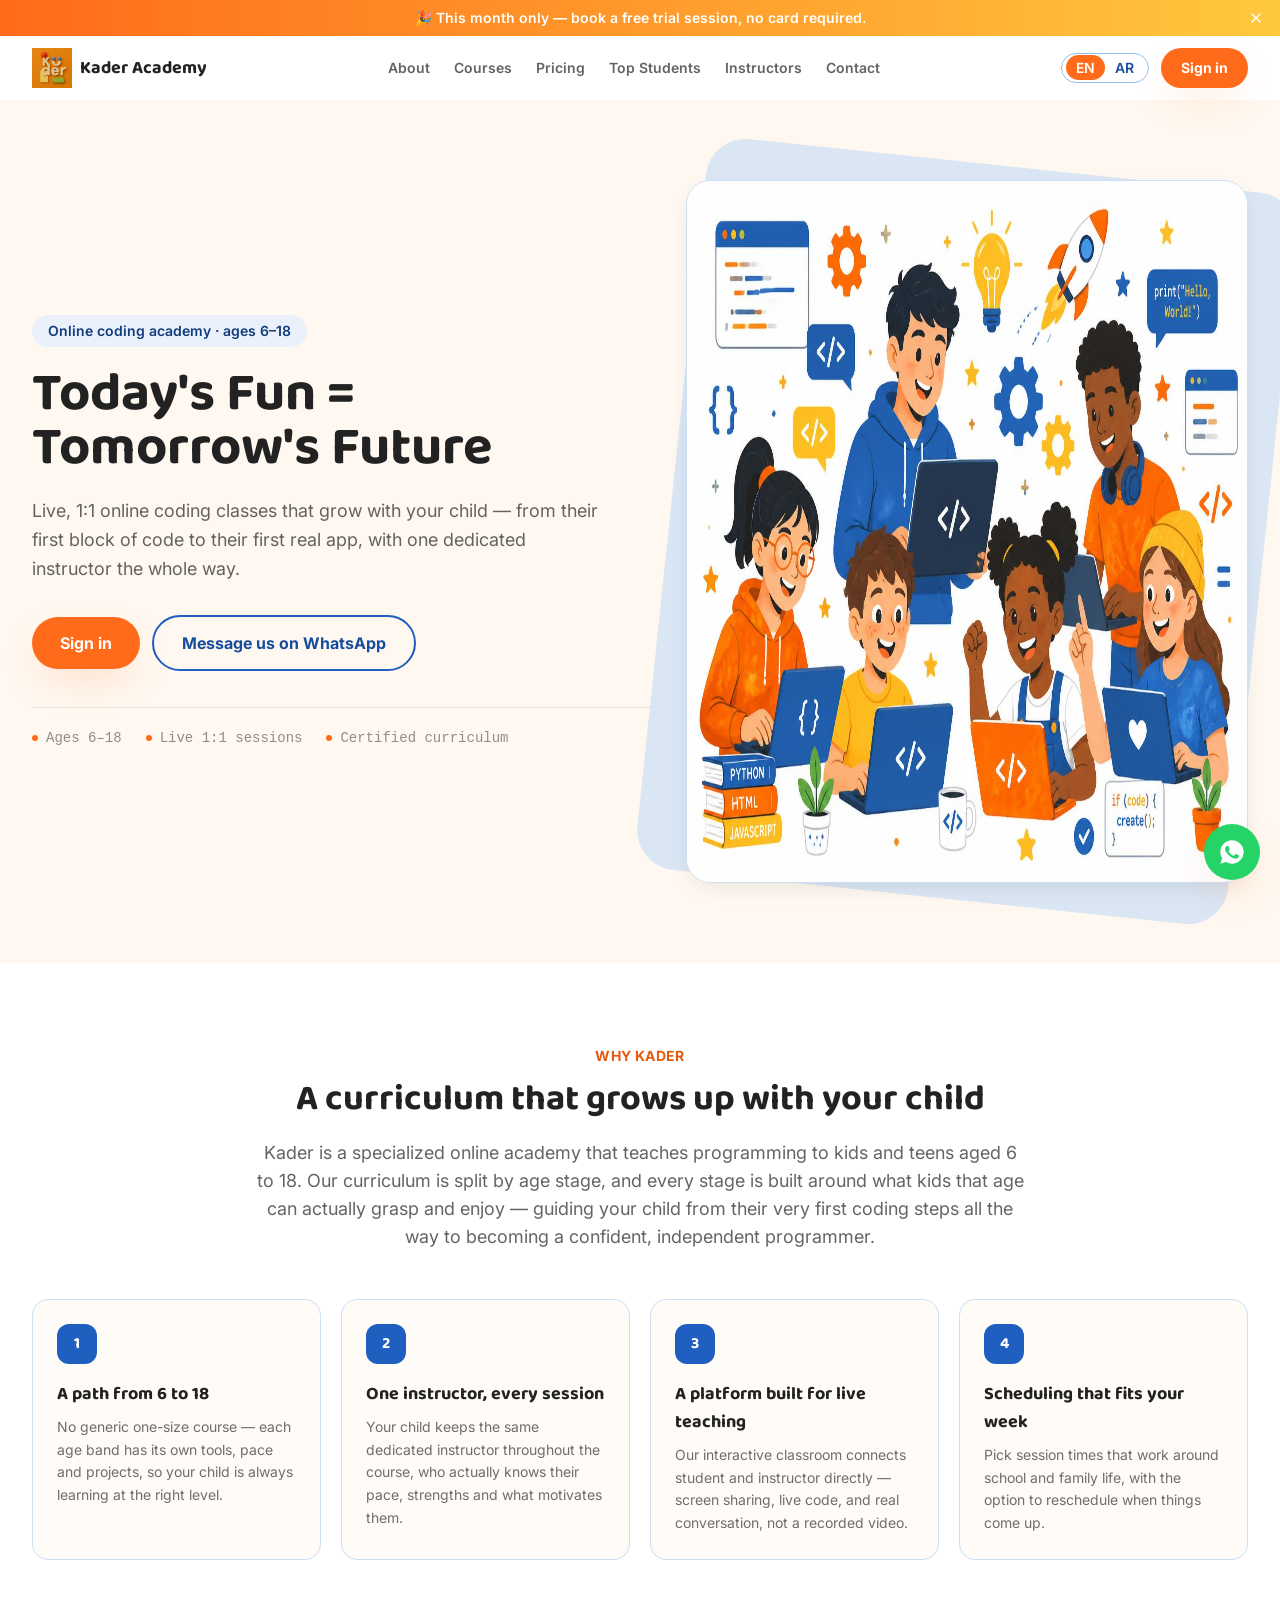
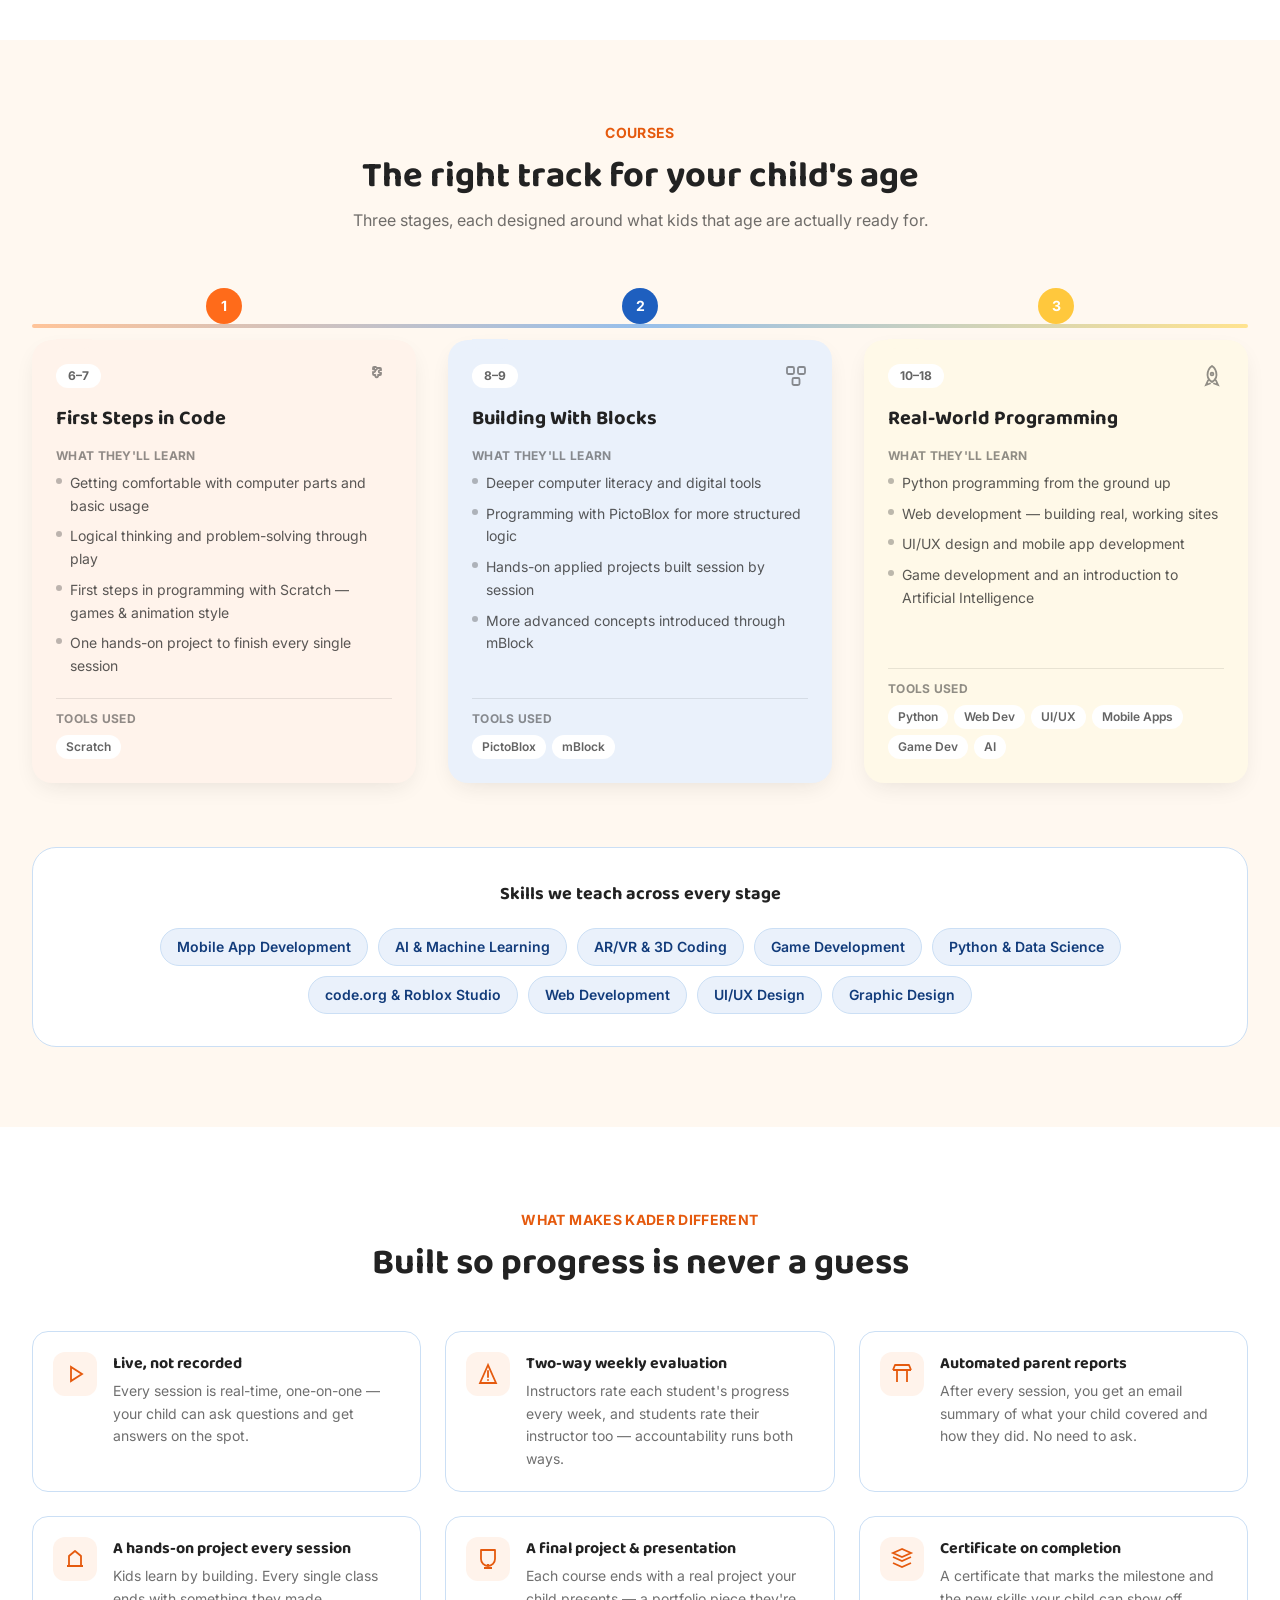
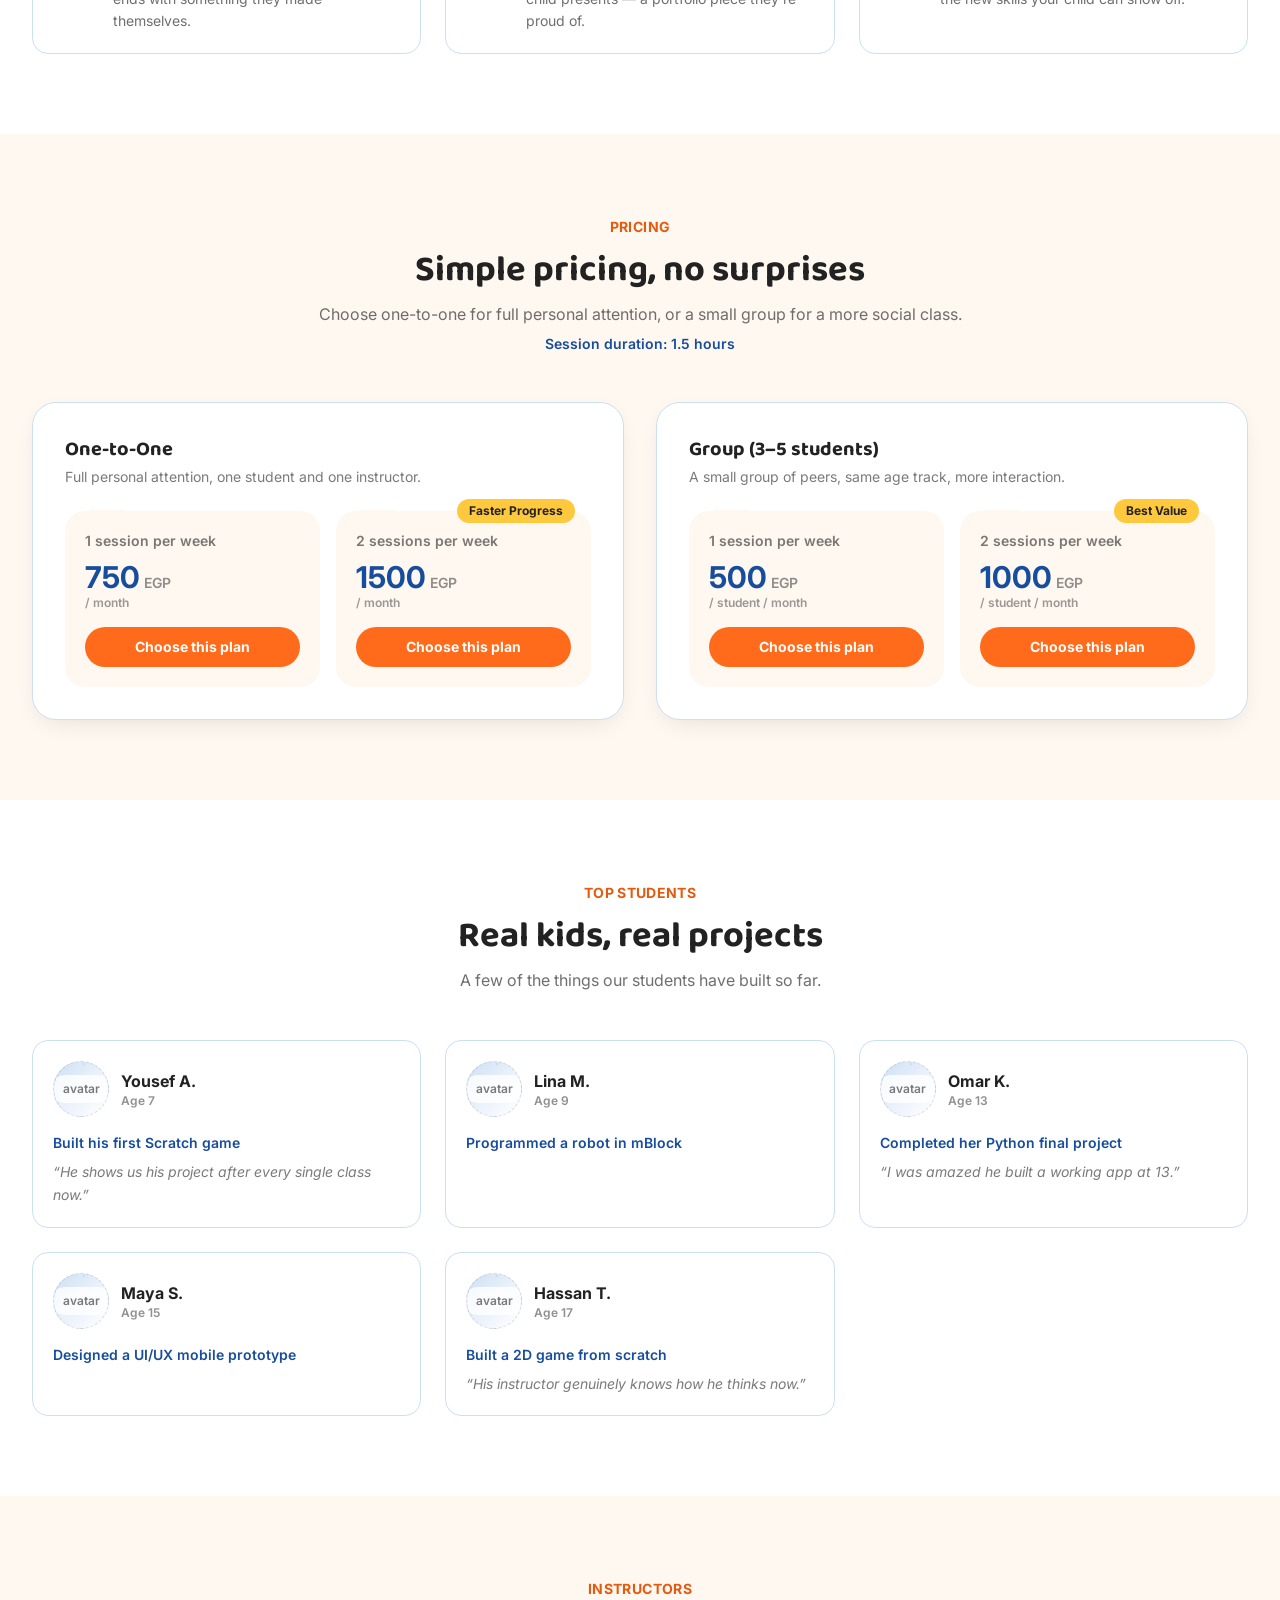
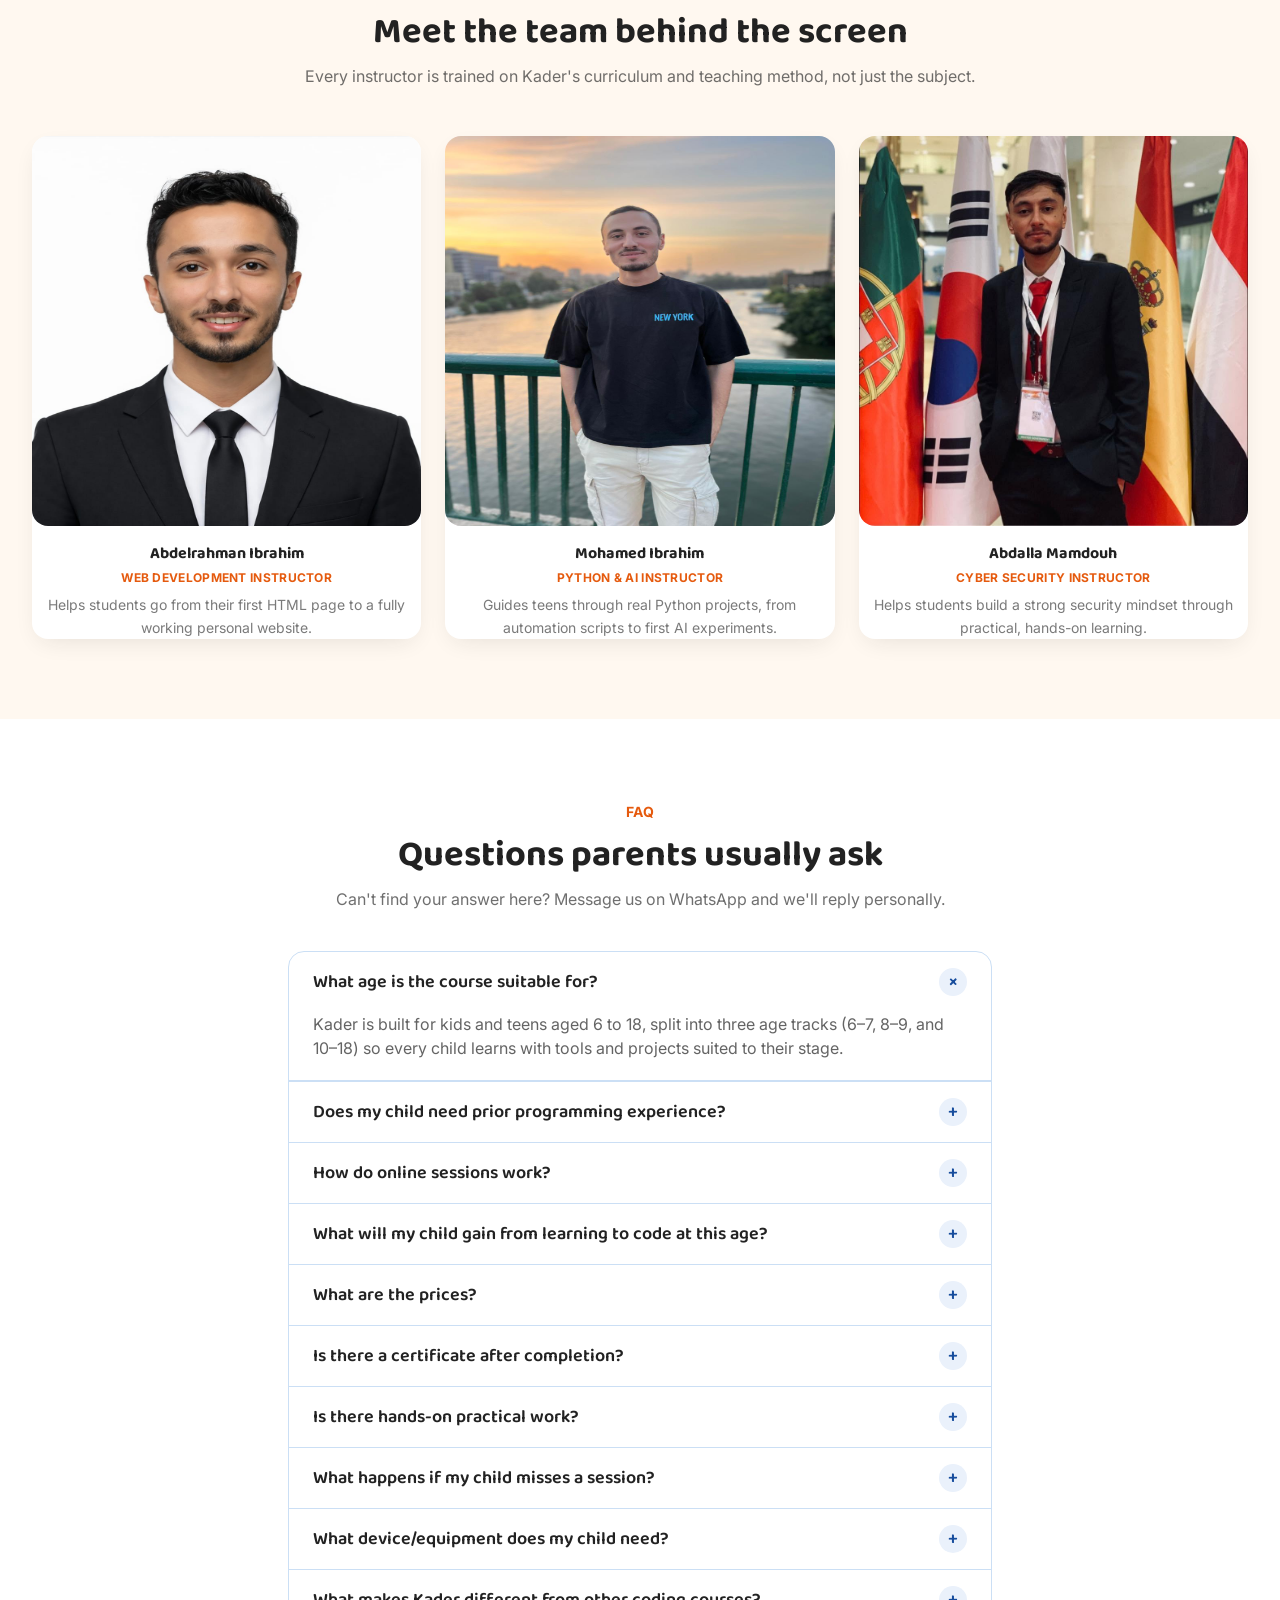
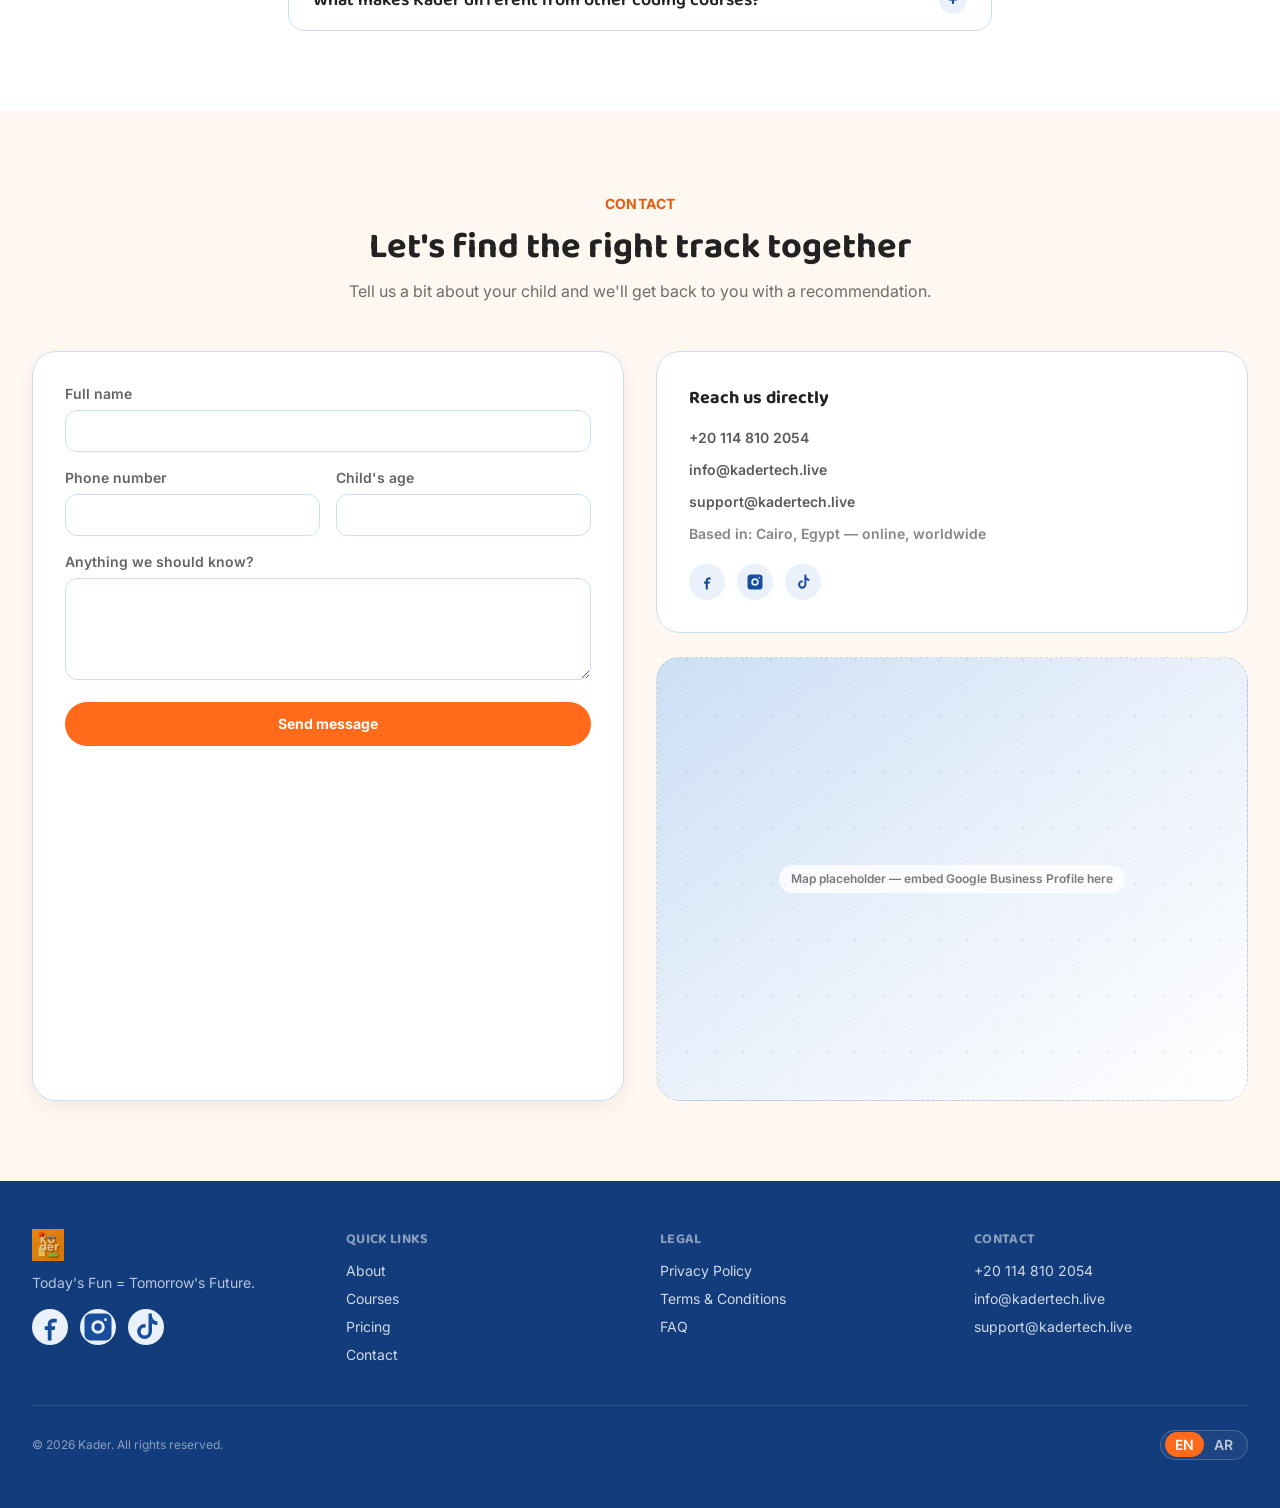
==== en/index.html @ bb2dd975 "Initial commit: Kader landing page with full SEO setup" ====
<!DOCTYPE html>
<html lang="en" dir="ltr">
<head>
  <meta charset="UTF-8" />
  <meta name="viewport" content="width=device-width, initial-scale=1" />
  <title>Kader — Live 1:1 Online Coding Classes for Kids & Teens (6–18)</title>
  <meta name="description" content="Kader is an online coding academy for kids and teens aged 6-18. Live 1:1 sessions, an age-based curriculum, and a real instructor who knows your child by name." />

  <meta property="og:title" content="Kader — Live 1:1 Online Coding Classes for Kids & Teens (6–18)" />
  <meta property="og:description" content="Kader is an online coding academy for kids and teens aged 6-18. Live 1:1 sessions, an age-based curriculum, and a real instructor who knows your child by name." />
  <meta property="og:type" content="website" />
  <meta property="og:url" content="https://kadertech.live/en" />
  <meta property="og:site_name" content="Kader Academy" />
  <meta property="og:image" content="https://kadertech.live/assets/img/og-cover.jpg" />
  <meta property="og:image:width" content="1200" />
  <meta property="og:image:height" content="630" />
  <meta property="og:locale" content="en_US" />
  <meta property="og:locale:alternate" content="ar_EG" />

  <meta name="twitter:card" content="summary_large_image" />
  <meta name="twitter:title" content="Kader — Live 1:1 Online Coding Classes for Kids & Teens (6–18)" />
  <meta name="twitter:description" content="Kader is an online coding academy for kids and teens aged 6 to 18, with live 1:1 sessions built around your child's age." />
  <meta name="twitter:image" content="https://kadertech.live/assets/img/og-cover.jpg" />

  <link rel="canonical" href="https://kadertech.live/en" />
  <link rel="alternate" hreflang="en" href="https://kadertech.live/en" />
  <link rel="alternate" hreflang="ar" href="https://kadertech.live/ar" />
  <link rel="alternate" hreflang="x-default" href="https://kadertech.live/ar" />

  <link rel="icon" href="../assets/img/favicon.ico" />
  <link rel="apple-touch-icon" href="../assets/img/apple-touch-icon.png" />
  <link rel="manifest" href="../manifest.json" />
  <meta name="theme-color" content="#ff6b35" />
  <link rel="preconnect" href="https://fonts.googleapis.com">
  <link rel="preconnect" href="https://fonts.gstatic.com" crossorigin>
  <link href="https://fonts.googleapis.com/css2?family=Baloo+2:wght@600;700&family=Inter:wght@400;600&display=swap" rel="stylesheet">
  <link rel="stylesheet" href="../assets/css/output.css" />

  <script type="application/ld+json">
  {
    "@context": "https://schema.org",
    "@type": "EducationalOrganization",
    "name": "Kader Academy",
    "alternateName": "كادر",
    "url": "https://kadertech.live/en",
    "logo": "https://kadertech.live/assets/img/logo.jpg",
    "description": "Kader is an online coding academy for kids and teens aged 6 to 18, offering live 1:1 sessions with a curriculum built around each child's age.",
    "email": "info@kadertech.live",
    "telephone": "+201148102054",
    "areaServed": {
      "@type": "Country",
      "name": "Egypt"
    },
    "sameAs": [
      "https://facebook.com/kadertech",
      "https://instagram.com/kadertechacademy",
      "https://tiktok.com/@kadertechacademy"
    ]
  }
  </script>
  <script type="application/ld+json">
  {
    "@context": "https://schema.org",
    "@graph": [
      {
        "@type": "Course",
        "name": "First Steps in Code",
        "description": "Getting comfortable with computer parts and basic usage, logical thinking through play, and first steps in coding with Scratch through games and animation.",
        "provider": {
          "@type": "EducationalOrganization",
          "name": "Kader Academy",
          "sameAs": "https://kadertech.live/en"
        },
        "audience": {
          "@type": "EducationalAudience",
          "audienceType": "Children aged 6-7"
        }
      },
      {
        "@type": "Course",
        "name": "Building With Blocks",
        "description": "Deeper computer literacy and digital tools, programming with PictoBlox and mBlock for more structured logic through hands-on projects.",
        "provider": {
          "@type": "EducationalOrganization",
          "name": "Kader Academy",
          "sameAs": "https://kadertech.live/en"
        },
        "audience": {
          "@type": "EducationalAudience",
          "audienceType": "Children aged 8-9"
        }
      },
      {
        "@type": "Course",
        "name": "Real-World Programming",
        "description": "Python programming from the ground up, web development, UI/UX design and mobile app development, game development, and an introduction to AI.",
        "provider": {
          "@type": "EducationalOrganization",
          "name": "Kader Academy",
          "sameAs": "https://kadertech.live/en"
        },
        "audience": {
          "@type": "EducationalAudience",
          "audienceType": "Children and teens aged 10-18"
        }
      }
    ]
  }
  </script>
  <script type="application/ld+json">
  {
    "@context": "https://schema.org",
    "@type": "ContactPoint",
    "telephone": "+20-114-810-2054",
    "email": "support@kadertech.live",
    "contactType": "customer support",
    "areaServed": "EG",
    "availableLanguage": ["Arabic", "English"]
  }
  </script>
</head>
<body class="bg-white font-body text-ink antialiased">
  
  <div id="announcement-banner" class="relative flex items-center justify-center gap-3 bg-gradient-to-r from-primary-500 to-accent-500 px-4 py-2 text-center text-sm font-semibold text-white">
    <p>🎉 This month only — book a free trial session, no card required.</p>
    <button data-dismiss-announcement aria-label="Dismiss announcement" class="absolute end-3 top-1/2 -translate-y-1/2 rounded-full p-1 text-white/90 hover:bg-white/15">
      <svg viewBox="0 0 20 20" class="h-4 w-4" fill="currentColor" aria-hidden="true"><path d="M4.3 4.3a1 1 0 0 1 1.4 0L10 8.6l4.3-4.3a1 1 0 1 1 1.4 1.4L11.4 10l4.3 4.3a1 1 0 0 1-1.4 1.4L10 11.4l-4.3 4.3a1 1 0 0 1-1.4-1.4L8.6 10 4.3 5.7a1 1 0 0 1 0-1.4Z"/></svg>
    </button>
  </div>
  
  <header id="site-header" class="sticky top-0 z-30 bg-white/95 backdrop-blur transition-shadow">
    <div class="mx-auto flex max-w-7xl items-center justify-between gap-4 px-4 py-3 sm:px-6 lg:px-8">
      <a href="index.html" class="flex items-center gap-2">
        <img src="../assets/img/logo.jpg" alt="Kader" class="h-10 w-auto"  loading="eager" fetchpriority="high" />
        <span class="font-display text-lg font-bold text-ink">Kader Academy</span>
      </a>

      <nav class="hidden items-center gap-6 lg:flex" aria-label="Primary">
        <a href="index.html#about" class="text-sm font-semibold text-ink/70 hover:text-secondary-600">About</a>
<a href="index.html#courses" class="text-sm font-semibold text-ink/70 hover:text-secondary-600">Courses</a>
<a href="index.html#pricing" class="text-sm font-semibold text-ink/70 hover:text-secondary-600">Pricing</a>
<a href="index.html#top-students" class="text-sm font-semibold text-ink/70 hover:text-secondary-600">Top Students</a>
<a href="index.html#instructors" class="text-sm font-semibold text-ink/70 hover:text-secondary-600">Instructors</a>
<a href="index.html#contact" class="text-sm font-semibold text-ink/70 hover:text-secondary-600">Contact</a>
      </nav>

      <div class="hidden items-center gap-3 lg:flex">
        <div class="rounded-full border border-secondary-200 bg-white px-1 py-1 text-sm" role="group" aria-label="Language"><a href="#" aria-current="true" class="rounded-full px-2.5 py-1 font-semibold transition-colors bg-primary-500 text-white">EN</a><a href="../ar/index.html" data-set-locale="ar" class="rounded-full px-2.5 py-1 font-semibold transition-colors text-secondary-600 hover:bg-secondary-50">AR</a></div>
        <a href="https://kadertech.live/login" rel="nofollow" class="rounded-full bg-primary-500 px-5 py-2.5 text-sm font-bold text-white shadow-lift transition-transform hover:-translate-y-0.5">
          Sign in
        </a>
      </div>

      <button id="menu-toggle" aria-label="Menu" aria-expanded="false" class="flex h-10 w-10 items-center justify-center rounded-lg border border-secondary-100 lg:hidden">
        <span id="menu-icon-open"><svg viewBox="0 0 24 24" class="h-5 w-5" fill="none" stroke="currentColor" stroke-width="2" aria-hidden="true"><path d="M4 7h16M4 12h16M4 17h16" stroke-linecap="round"/></svg></span>
        <span id="menu-icon-close" class="hidden"><svg viewBox="0 0 24 24" class="h-5 w-5" fill="none" stroke="currentColor" stroke-width="2" aria-hidden="true"><path d="M6 6l12 12M18 6 6 18" stroke-linecap="round"/></svg></span>
      </button>
    </div>

    <div id="mobile-menu" class="hidden border-t border-secondary-100 bg-white px-4 py-4 lg:hidden">
      <nav class="flex flex-col gap-3" aria-label="Mobile">
        <a href="index.html#about" class="rounded-lg px-2 py-2 text-sm font-semibold text-ink/80 hover:bg-secondary-50">About</a>
<a href="index.html#courses" class="rounded-lg px-2 py-2 text-sm font-semibold text-ink/80 hover:bg-secondary-50">Courses</a>
<a href="index.html#pricing" class="rounded-lg px-2 py-2 text-sm font-semibold text-ink/80 hover:bg-secondary-50">Pricing</a>
<a href="index.html#top-students" class="rounded-lg px-2 py-2 text-sm font-semibold text-ink/80 hover:bg-secondary-50">Top Students</a>
<a href="index.html#instructors" class="rounded-lg px-2 py-2 text-sm font-semibold text-ink/80 hover:bg-secondary-50">Instructors</a>
<a href="index.html#contact" class="rounded-lg px-2 py-2 text-sm font-semibold text-ink/80 hover:bg-secondary-50">Contact</a>
      </nav>
      <div class="mt-4 flex items-center justify-between gap-3">
        <div class="rounded-full border border-secondary-200 bg-white px-1 py-1 text-sm" role="group" aria-label="Language"><a href="#" aria-current="true" class="rounded-full px-2.5 py-1 font-semibold transition-colors bg-primary-500 text-white">EN</a><a href="../ar/index.html" data-set-locale="ar" class="rounded-full px-2.5 py-1 font-semibold transition-colors text-secondary-600 hover:bg-secondary-50">AR</a></div>
        <a href="https://kadertech.live/login" rel="nofollow" class="flex-1 rounded-full bg-primary-500 px-4 py-2.5 text-center text-sm font-bold text-white">
          Sign in
        </a>
      </div>
    </div>
  </header>
  <main>
    
  <section class="relative overflow-hidden bg-cream">
    <div class="mx-auto grid max-w-7xl items-center gap-10 px-4 py-14 sm:px-6 lg:grid-cols-[1.05fr_0.95fr] lg:gap-8 lg:px-8 lg:py-20">
      <div class="animate-fade-up">
        <span class="inline-flex items-center gap-2 rounded-full bg-secondary-50 px-4 py-1.5 text-sm font-semibold text-secondary-700">
          Online coding academy · ages 6–18
        </span>
        <h1 class="mt-5 text-4xl font-bold leading-tight text-ink sm:text-5xl lg:text-[3.4rem]">
          Today's Fun = Tomorrow's Future
        </h1>
        <p class="mt-5 max-w-xl font-body text-lg leading-relaxed text-ink/70">
          Live, 1:1 online coding classes that grow with your child — from their first block of code to their first real app, with one dedicated instructor the whole way.
        </p>

        <div class="mt-8 flex flex-wrap items-center gap-3">
          <a href="https://kadertech.live/login" rel="nofollow" class="rounded-full bg-primary-500 px-7 py-3.5 text-base font-bold text-white shadow-lift transition-transform hover:-translate-y-0.5">
            Sign in
          </a>
          <a href="https://wa.me/201148102054" target="_blank" rel="noopener noreferrer" class="rounded-full border-2 border-secondary-500 px-7 py-3.5 text-base font-bold text-secondary-600 transition-colors hover:bg-secondary-50">
            Message us on WhatsApp
          </a>
        </div>

        <ul class="mt-9 flex flex-wrap gap-x-6 gap-y-2 border-t border-ink/10 pt-5 font-mono text-xs text-ink/50 sm:text-sm">
          <li class="flex items-center gap-2"><span class="h-1.5 w-1.5 rounded-full bg-primary-500" aria-hidden="true"></span>Ages 6–18</li>
<li class="flex items-center gap-2"><span class="h-1.5 w-1.5 rounded-full bg-primary-500" aria-hidden="true"></span>Live 1:1 sessions</li>
<li class="flex items-center gap-2"><span class="h-1.5 w-1.5 rounded-full bg-primary-500" aria-hidden="true"></span>Certified curriculum</li>
        </ul>
      </div>

      <div class="relative animate-pop lg:justify-self-end">
        <div class="absolute -inset-4 -z-10 rotate-3 rounded-[2.5rem] bg-secondary-100/70 lg:rotate-6" aria-hidden="true"></div>

        <div class="relative w-full max-w-sm overflow-hidden rounded-3xl aspect-[4/5] border border-secondary-100 shadow-soft sm:max-w-md animate-float-slow">
          <img src="../assets/img/hero-kids-coding.jpg" alt="Kids learning coding" class="h-full w-full object-cover" width="1536" height="1024" loading="eager" fetchpriority="high" />
        </div>
      </div>
    </div>
  </section>

  <section id="about" class="bg-white py-16 sm:py-20">
    <div class="mx-auto max-w-7xl px-4 sm:px-6 lg:px-8">
      <div class="mx-auto max-w-3xl text-center">
        <span class="text-sm font-bold uppercase tracking-wide text-primary-600">Why Kader</span>
        <h2 class="mt-3 text-3xl font-bold text-ink sm:text-4xl">A curriculum that grows up with your child</h2>
        <p class="mt-5 font-body text-base leading-relaxed text-ink/70 sm:text-lg">Kader is a specialized online academy that teaches programming to kids and teens aged 6 to 18. Our curriculum is split by age stage, and every stage is built around what kids that age can actually grasp and enjoy — guiding your child from their very first coding steps all the way to becoming a confident, independent programmer.</p>
      </div>
      <div class="mt-12 grid gap-5 sm:grid-cols-2 lg:grid-cols-4">
        
      <div class="rounded-2xl border border-secondary-100 bg-cream/60 p-6 transition-transform hover:-translate-y-1">
        <span class="flex h-10 w-10 items-center justify-center rounded-xl bg-secondary-500 font-display text-base font-bold text-white">1</span>
        <h3 class="mt-4 text-lg font-bold text-ink">A path from 6 to 18</h3>
        <p class="mt-2 font-body text-sm leading-relaxed text-ink/65">No generic one-size course — each age band has its own tools, pace and projects, so your child is always learning at the right level.</p>
      </div>

      <div class="rounded-2xl border border-secondary-100 bg-cream/60 p-6 transition-transform hover:-translate-y-1">
        <span class="flex h-10 w-10 items-center justify-center rounded-xl bg-secondary-500 font-display text-base font-bold text-white">2</span>
        <h3 class="mt-4 text-lg font-bold text-ink">One instructor, every session</h3>
        <p class="mt-2 font-body text-sm leading-relaxed text-ink/65">Your child keeps the same dedicated instructor throughout the course, who actually knows their pace, strengths and what motivates them.</p>
      </div>

      <div class="rounded-2xl border border-secondary-100 bg-cream/60 p-6 transition-transform hover:-translate-y-1">
        <span class="flex h-10 w-10 items-center justify-center rounded-xl bg-secondary-500 font-display text-base font-bold text-white">3</span>
        <h3 class="mt-4 text-lg font-bold text-ink">A platform built for live teaching</h3>
        <p class="mt-2 font-body text-sm leading-relaxed text-ink/65">Our interactive classroom connects student and instructor directly — screen sharing, live code, and real conversation, not a recorded video.</p>
      </div>

      <div class="rounded-2xl border border-secondary-100 bg-cream/60 p-6 transition-transform hover:-translate-y-1">
        <span class="flex h-10 w-10 items-center justify-center rounded-xl bg-secondary-500 font-display text-base font-bold text-white">4</span>
        <h3 class="mt-4 text-lg font-bold text-ink">Scheduling that fits your week</h3>
        <p class="mt-2 font-body text-sm leading-relaxed text-ink/65">Pick session times that work around school and family life, with the option to reschedule when things come up.</p>
      </div>
      </div>
    </div>
  </section>

  <section id="courses" class="bg-cream py-16 sm:py-20">
    <div class="mx-auto max-w-7xl px-4 sm:px-6 lg:px-8">
      <div class="mx-auto max-w-2xl text-center">
        <span class="text-sm font-bold uppercase tracking-wide text-primary-600">Courses</span>
        <h2 class="mt-3 text-3xl font-bold text-ink sm:text-4xl">The right track for your child's age</h2>
        <p class="mt-3 font-body text-ink/65">Three stages, each designed around what kids that age are actually ready for.</p>
      </div>

      <div class="relative mt-14">
        <div class="absolute top-9 hidden h-1 w-full rounded-full bg-gradient-to-r from-primary-200 via-secondary-200 to-accent-200 sm:block" aria-hidden="true"></div>
        <ol class="relative grid gap-8 sm:grid-cols-3">
          
      <li class="flex flex-col">
        <div class="flex items-center gap-3 sm:justify-center">
          <span class="flex h-9 w-9 flex-none items-center justify-center rounded-full text-sm font-bold text-white bg-primary-500">1</span>
          <span class="font-display text-sm font-semibold text-ink/60 sm:hidden">What they'll learn</span>
        </div>
        <div class="block-card mt-4 flex flex-1 flex-col p-6 shadow-soft bg-primary-50">
          <div class="flex items-center justify-between">
            <span class="rounded-full bg-white px-3 py-1 text-xs font-bold text-ink/70">6–7</span>
            <span class="text-ink/50"><svg viewBox="0 0 24 24" class="h-6 w-6" fill="none" stroke="currentColor" stroke-width="1.8"><path d="M9 4h3a1 1 0 0 1 1 1v1.2a1.5 1.5 0 1 0 0 2.6V10a1 1 0 0 1-1 1H10a1.5 1.5 0 1 1-2.6 0H6a1 1 0 0 1-1-1V8a1.5 1.5 0 1 0 0-2.6V4a1 1 0 0 1 1-1h2a1.5 1.5 0 1 0 1 1Z" stroke-linejoin="round"/></svg></span>
          </div>
          <h3 class="mt-4 text-xl font-bold text-ink">First Steps in Code</h3>
          <p class="mt-4 text-xs font-bold uppercase tracking-wide text-ink/50">What they'll learn</p>
          <ul class="mt-2 flex-1 space-y-2"><li class="flex gap-2 text-sm leading-relaxed text-ink/75"><span class="mt-1.5 h-1.5 w-1.5 flex-none rounded-full bg-ink/30" aria-hidden="true"></span>Getting comfortable with computer parts and basic usage</li>
<li class="flex gap-2 text-sm leading-relaxed text-ink/75"><span class="mt-1.5 h-1.5 w-1.5 flex-none rounded-full bg-ink/30" aria-hidden="true"></span>Logical thinking and problem-solving through play</li>
<li class="flex gap-2 text-sm leading-relaxed text-ink/75"><span class="mt-1.5 h-1.5 w-1.5 flex-none rounded-full bg-ink/30" aria-hidden="true"></span>First steps in programming with Scratch — games & animation style</li>
<li class="flex gap-2 text-sm leading-relaxed text-ink/75"><span class="mt-1.5 h-1.5 w-1.5 flex-none rounded-full bg-ink/30" aria-hidden="true"></span>One hands-on project to finish every single session</li></ul>
          <div class="mt-5 border-t border-ink/10 pt-3">
            <p class="text-xs font-bold uppercase tracking-wide text-ink/50">Tools used</p>
            <div class="mt-2 flex flex-wrap gap-1.5"><span class="rounded-full bg-white px-2.5 py-1 text-xs font-semibold text-ink/70">Scratch</span></div>
          </div>
        </div>
      </li>

      <li class="flex flex-col">
        <div class="flex items-center gap-3 sm:justify-center">
          <span class="flex h-9 w-9 flex-none items-center justify-center rounded-full text-sm font-bold text-white bg-secondary-500">2</span>
          <span class="font-display text-sm font-semibold text-ink/60 sm:hidden">What they'll learn</span>
        </div>
        <div class="block-card mt-4 flex flex-1 flex-col p-6 shadow-soft bg-secondary-50">
          <div class="flex items-center justify-between">
            <span class="rounded-full bg-white px-3 py-1 text-xs font-bold text-ink/70">8–9</span>
            <span class="text-ink/50"><svg viewBox="0 0 24 24" class="h-6 w-6" fill="none" stroke="currentColor" stroke-width="1.8"><rect x="3" y="3" width="7" height="7" rx="1.5"/><rect x="14" y="3" width="7" height="7" rx="1.5"/><rect x="8.5" y="14" width="7" height="7" rx="1.5"/></svg></span>
          </div>
          <h3 class="mt-4 text-xl font-bold text-ink">Building With Blocks</h3>
          <p class="mt-4 text-xs font-bold uppercase tracking-wide text-ink/50">What they'll learn</p>
          <ul class="mt-2 flex-1 space-y-2"><li class="flex gap-2 text-sm leading-relaxed text-ink/75"><span class="mt-1.5 h-1.5 w-1.5 flex-none rounded-full bg-ink/30" aria-hidden="true"></span>Deeper computer literacy and digital tools</li>
<li class="flex gap-2 text-sm leading-relaxed text-ink/75"><span class="mt-1.5 h-1.5 w-1.5 flex-none rounded-full bg-ink/30" aria-hidden="true"></span>Programming with PictoBlox for more structured logic</li>
<li class="flex gap-2 text-sm leading-relaxed text-ink/75"><span class="mt-1.5 h-1.5 w-1.5 flex-none rounded-full bg-ink/30" aria-hidden="true"></span>Hands-on applied projects built session by session</li>
<li class="flex gap-2 text-sm leading-relaxed text-ink/75"><span class="mt-1.5 h-1.5 w-1.5 flex-none rounded-full bg-ink/30" aria-hidden="true"></span>More advanced concepts introduced through mBlock</li></ul>
          <div class="mt-5 border-t border-ink/10 pt-3">
            <p class="text-xs font-bold uppercase tracking-wide text-ink/50">Tools used</p>
            <div class="mt-2 flex flex-wrap gap-1.5"><span class="rounded-full bg-white px-2.5 py-1 text-xs font-semibold text-ink/70">PictoBlox</span>
<span class="rounded-full bg-white px-2.5 py-1 text-xs font-semibold text-ink/70">mBlock</span></div>
          </div>
        </div>
      </li>

      <li class="flex flex-col">
        <div class="flex items-center gap-3 sm:justify-center">
          <span class="flex h-9 w-9 flex-none items-center justify-center rounded-full text-sm font-bold text-white bg-accent-500">3</span>
          <span class="font-display text-sm font-semibold text-ink/60 sm:hidden">What they'll learn</span>
        </div>
        <div class="block-card mt-4 flex flex-1 flex-col p-6 shadow-soft bg-accent-50">
          <div class="flex items-center justify-between">
            <span class="rounded-full bg-white px-3 py-1 text-xs font-bold text-ink/70">10–18</span>
            <span class="text-ink/50"><svg viewBox="0 0 24 24" class="h-6 w-6" fill="none" stroke="currentColor" stroke-width="1.8"><path d="M12 2c3 2 4.5 5.5 4.5 9 0 2-1 4-2 5l-2.5 2-2.5-2c-1-1-2-3-2-5 0-3.5 1.5-7 4.5-9Z" stroke-linejoin="round"/><circle cx="12" cy="10" r="1.4"/><path d="M8 16.5 6 21l4-1.5M16 16.5 18 21l-4-1.5" stroke-linecap="round"/></svg></span>
          </div>
          <h3 class="mt-4 text-xl font-bold text-ink">Real-World Programming</h3>
          <p class="mt-4 text-xs font-bold uppercase tracking-wide text-ink/50">What they'll learn</p>
          <ul class="mt-2 flex-1 space-y-2"><li class="flex gap-2 text-sm leading-relaxed text-ink/75"><span class="mt-1.5 h-1.5 w-1.5 flex-none rounded-full bg-ink/30" aria-hidden="true"></span>Python programming from the ground up</li>
<li class="flex gap-2 text-sm leading-relaxed text-ink/75"><span class="mt-1.5 h-1.5 w-1.5 flex-none rounded-full bg-ink/30" aria-hidden="true"></span>Web development — building real, working sites</li>
<li class="flex gap-2 text-sm leading-relaxed text-ink/75"><span class="mt-1.5 h-1.5 w-1.5 flex-none rounded-full bg-ink/30" aria-hidden="true"></span>UI/UX design and mobile app development</li>
<li class="flex gap-2 text-sm leading-relaxed text-ink/75"><span class="mt-1.5 h-1.5 w-1.5 flex-none rounded-full bg-ink/30" aria-hidden="true"></span>Game development and an introduction to Artificial Intelligence</li></ul>
          <div class="mt-5 border-t border-ink/10 pt-3">
            <p class="text-xs font-bold uppercase tracking-wide text-ink/50">Tools used</p>
            <div class="mt-2 flex flex-wrap gap-1.5"><span class="rounded-full bg-white px-2.5 py-1 text-xs font-semibold text-ink/70">Python</span>
<span class="rounded-full bg-white px-2.5 py-1 text-xs font-semibold text-ink/70">Web Dev</span>
<span class="rounded-full bg-white px-2.5 py-1 text-xs font-semibold text-ink/70">UI/UX</span>
<span class="rounded-full bg-white px-2.5 py-1 text-xs font-semibold text-ink/70">Mobile Apps</span>
<span class="rounded-full bg-white px-2.5 py-1 text-xs font-semibold text-ink/70">Game Dev</span>
<span class="rounded-full bg-white px-2.5 py-1 text-xs font-semibold text-ink/70">AI</span></div>
          </div>
        </div>
      </li>
        </ol>
      </div>

      <div class="mt-16 rounded-3xl border border-secondary-100 bg-white p-6 sm:p-8">
        <h3 class="text-center text-lg font-bold text-ink">Skills we teach across every stage</h3>
        <div class="mt-5 flex flex-wrap justify-center gap-2.5"><span class="rounded-full border border-secondary-100 bg-secondary-50 px-4 py-2 text-sm font-semibold text-secondary-700">Mobile App Development</span>
<span class="rounded-full border border-secondary-100 bg-secondary-50 px-4 py-2 text-sm font-semibold text-secondary-700">AI & Machine Learning</span>
<span class="rounded-full border border-secondary-100 bg-secondary-50 px-4 py-2 text-sm font-semibold text-secondary-700">AR/VR & 3D Coding</span>
<span class="rounded-full border border-secondary-100 bg-secondary-50 px-4 py-2 text-sm font-semibold text-secondary-700">Game Development</span>
<span class="rounded-full border border-secondary-100 bg-secondary-50 px-4 py-2 text-sm font-semibold text-secondary-700">Python & Data Science</span>
<span class="rounded-full border border-secondary-100 bg-secondary-50 px-4 py-2 text-sm font-semibold text-secondary-700">code.org & Roblox Studio</span>
<span class="rounded-full border border-secondary-100 bg-secondary-50 px-4 py-2 text-sm font-semibold text-secondary-700">Web Development</span>
<span class="rounded-full border border-secondary-100 bg-secondary-50 px-4 py-2 text-sm font-semibold text-secondary-700">UI/UX Design</span>
<span class="rounded-full border border-secondary-100 bg-secondary-50 px-4 py-2 text-sm font-semibold text-secondary-700">Graphic Design</span></div>
      </div>
    </div>
  </section>

  <section class="bg-white py-16 sm:py-20">
    <div class="mx-auto max-w-7xl px-4 sm:px-6 lg:px-8">
      <div class="mx-auto max-w-2xl text-center">
        <span class="text-sm font-bold uppercase tracking-wide text-primary-600">What makes Kader different</span>
        <h2 class="mt-3 text-3xl font-bold text-ink sm:text-4xl">Built so progress is never a guess</h2>
      </div>
      <div class="mt-12 grid gap-6 sm:grid-cols-2 lg:grid-cols-3">
      <div class="flex gap-4 rounded-2xl border border-secondary-100 p-5">
        <span class="flex h-11 w-11 flex-none items-center justify-center rounded-xl bg-primary-50 text-primary-600">
          <svg viewBox="0 0 24 24" class="h-6 w-6" fill="none" stroke="currentColor" stroke-width="1.8"><path d="M8 5v14l11-7-11-7Z"/></svg>
        </span>
        <div>
          <h3 class="font-bold text-ink">Live, not recorded</h3>
          <p class="mt-1 font-body text-sm leading-relaxed text-ink/65">Every session is real-time, one-on-one — your child can ask questions and get answers on the spot.</p>
        </div>
      </div>

      <div class="flex gap-4 rounded-2xl border border-secondary-100 p-5">
        <span class="flex h-11 w-11 flex-none items-center justify-center rounded-xl bg-primary-50 text-primary-600">
          <svg viewBox="0 0 24 24" class="h-6 w-6" fill="none" stroke="currentColor" stroke-width="1.8"><path d="M12 3 4 21h16L12 3Zm0 6v6m0 3h.01" stroke-linecap="round"/></svg>
        </span>
        <div>
          <h3 class="font-bold text-ink">Two-way weekly evaluation</h3>
          <p class="mt-1 font-body text-sm leading-relaxed text-ink/65">Instructors rate each student's progress every week, and students rate their instructor too — accountability runs both ways.</p>
        </div>
      </div>

      <div class="flex gap-4 rounded-2xl border border-secondary-100 p-5">
        <span class="flex h-11 w-11 flex-none items-center justify-center rounded-xl bg-primary-50 text-primary-600">
          <svg viewBox="0 0 24 24" class="h-6 w-6" fill="none" stroke="currentColor" stroke-width="1.8"><path d="M3 8h18M7 8v12M17 8v12M3 8l2-5h14l2 5" stroke-linejoin="round"/></svg>
        </span>
        <div>
          <h3 class="font-bold text-ink">Automated parent reports</h3>
          <p class="mt-1 font-body text-sm leading-relaxed text-ink/65">After every session, you get an email summary of what your child covered and how they did. No need to ask.</p>
        </div>
      </div>

      <div class="flex gap-4 rounded-2xl border border-secondary-100 p-5">
        <span class="flex h-11 w-11 flex-none items-center justify-center rounded-xl bg-primary-50 text-primary-600">
          <svg viewBox="0 0 24 24" class="h-6 w-6" fill="none" stroke="currentColor" stroke-width="1.8"><path d="M4 19h16M6 19V9l6-5 6 5v10" stroke-linejoin="round"/></svg>
        </span>
        <div>
          <h3 class="font-bold text-ink">A hands-on project every session</h3>
          <p class="mt-1 font-body text-sm leading-relaxed text-ink/65">Kids learn by building. Every single class ends with something they made themselves.</p>
        </div>
      </div>

      <div class="flex gap-4 rounded-2xl border border-secondary-100 p-5">
        <span class="flex h-11 w-11 flex-none items-center justify-center rounded-xl bg-primary-50 text-primary-600">
          <svg viewBox="0 0 24 24" class="h-6 w-6" fill="none" stroke="currentColor" stroke-width="1.8"><path d="M8 21h8M12 17v4M5 3h14v9a7 7 0 0 1-14 0V3Z" stroke-linejoin="round"/></svg>
        </span>
        <div>
          <h3 class="font-bold text-ink">A final project & presentation</h3>
          <p class="mt-1 font-body text-sm leading-relaxed text-ink/65">Each course ends with a real project your child presents — a portfolio piece they're proud of.</p>
        </div>
      </div>

      <div class="flex gap-4 rounded-2xl border border-secondary-100 p-5">
        <span class="flex h-11 w-11 flex-none items-center justify-center rounded-xl bg-primary-50 text-primary-600">
          <svg viewBox="0 0 24 24" class="h-6 w-6" fill="none" stroke="currentColor" stroke-width="1.8"><path d="M12 2 3 6l9 4 9-4-9-4Zm-9 8 9 4 9-4M3 16l9 4 9-4"/></svg>
        </span>
        <div>
          <h3 class="font-bold text-ink">Certificate on completion</h3>
          <p class="mt-1 font-body text-sm leading-relaxed text-ink/65">A certificate that marks the milestone and the new skills your child can show off.</p>
        </div>
      </div></div>
    </div>
  </section>

  <section id="pricing" class="bg-cream py-16 sm:py-20">
    <div class="mx-auto max-w-7xl px-4 sm:px-6 lg:px-8">
      <div class="mx-auto max-w-2xl text-center">
        <span class="text-sm font-bold uppercase tracking-wide text-primary-600">Pricing</span>
        <h2 class="mt-3 text-3xl font-bold text-ink sm:text-4xl">Simple pricing, no surprises</h2>
        <p class="mt-3 font-body text-ink/65">Choose one-to-one for full personal attention, or a small group for a more social class.</p>
        <p class="mt-2 text-sm font-semibold text-secondary-600">Session duration: 1.5 hours</p>
      </div>
      <div class="mt-12 grid gap-8 lg:grid-cols-2">
      <div class="rounded-3xl border border-secondary-100 bg-white p-6 shadow-soft sm:p-8">
        <h3 class="text-xl font-bold text-ink">One-to-One</h3>
        <p class="mt-1 font-body text-sm text-ink/60">Full personal attention, one student and one instructor.</p>
        <div class="mt-6 grid gap-4 sm:grid-cols-2">
          <div class="block-card relative flex flex-col bg-cream p-5">
            
            <p class="text-sm font-semibold text-ink/60">1 session per week</p>
            <p class="mt-2 flex items-baseline gap-1">
              <span class="text-3xl font-bold text-secondary-600">750</span>
              <span class="text-sm font-semibold text-ink/50">EGP</span>
            </p>
            <p class="text-xs font-semibold text-ink/45"> / month</p>
            <a href="https://wa.me/201148102054?text=Hi%2C%20I'd%20like%20to%20know%20more%20about%20the%20One-to-One%20plan%20(1%20session%2Fweek)" target="_blank" rel="noopener noreferrer" class="mt-4 rounded-full bg-primary-500 px-4 py-2.5 text-center text-sm font-bold text-white transition-transform hover:-translate-y-0.5">
              Choose this plan
            </a>
          </div>

          <div class="block-card relative flex flex-col bg-cream p-5">
            <span class="absolute -top-3 end-4 rounded-full bg-accent-500 px-3 py-1 text-xs font-bold text-ink">Faster Progress</span>
            <p class="text-sm font-semibold text-ink/60">2 sessions per week</p>
            <p class="mt-2 flex items-baseline gap-1">
              <span class="text-3xl font-bold text-secondary-600">1500</span>
              <span class="text-sm font-semibold text-ink/50">EGP</span>
            </p>
            <p class="text-xs font-semibold text-ink/45"> / month</p>
            <a href="https://wa.me/201148102054?text=Hi%2C%20I'd%20like%20to%20know%20more%20about%20the%20One-to-One%20plan%20(2%20sessions%2Fweek)" target="_blank" rel="noopener noreferrer" class="mt-4 rounded-full bg-primary-500 px-4 py-2.5 text-center text-sm font-bold text-white transition-transform hover:-translate-y-0.5">
              Choose this plan
            </a>
          </div></div>
      </div>

      <div class="rounded-3xl border border-secondary-100 bg-white p-6 shadow-soft sm:p-8">
        <h3 class="text-xl font-bold text-ink">Group (3–5 students)</h3>
        <p class="mt-1 font-body text-sm text-ink/60">A small group of peers, same age track, more interaction.</p>
        <div class="mt-6 grid gap-4 sm:grid-cols-2">
          <div class="block-card relative flex flex-col bg-cream p-5">
            
            <p class="text-sm font-semibold text-ink/60">1 session per week</p>
            <p class="mt-2 flex items-baseline gap-1">
              <span class="text-3xl font-bold text-secondary-600">500</span>
              <span class="text-sm font-semibold text-ink/50">EGP</span>
            </p>
            <p class="text-xs font-semibold text-ink/45">/ student / month</p>
            <a href="https://wa.me/201148102054?text=Hi%2C%20I'd%20like%20to%20know%20more%20about%20the%20Group%20(3%E2%80%935%20students)%20plan%20(1%20session%2Fweek)" target="_blank" rel="noopener noreferrer" class="mt-4 rounded-full bg-primary-500 px-4 py-2.5 text-center text-sm font-bold text-white transition-transform hover:-translate-y-0.5">
              Choose this plan
            </a>
          </div>

          <div class="block-card relative flex flex-col bg-cream p-5">
            <span class="absolute -top-3 end-4 rounded-full bg-accent-500 px-3 py-1 text-xs font-bold text-ink">Best Value</span>
            <p class="text-sm font-semibold text-ink/60">2 sessions per week</p>
            <p class="mt-2 flex items-baseline gap-1">
              <span class="text-3xl font-bold text-secondary-600">1000</span>
              <span class="text-sm font-semibold text-ink/50">EGP</span>
            </p>
            <p class="text-xs font-semibold text-ink/45">/ student / month</p>
            <a href="https://wa.me/201148102054?text=Hi%2C%20I'd%20like%20to%20know%20more%20about%20the%20Group%20(3%E2%80%935%20students)%20plan%20(2%20sessions%2Fweek)" target="_blank" rel="noopener noreferrer" class="mt-4 rounded-full bg-primary-500 px-4 py-2.5 text-center text-sm font-bold text-white transition-transform hover:-translate-y-0.5">
              Choose this plan
            </a>
          </div></div>
      </div></div>
    </div>
  </section>

  <section id="top-students" class="bg-white py-16 sm:py-20">
    <div class="mx-auto max-w-7xl px-4 sm:px-6 lg:px-8">
      <div class="mx-auto max-w-2xl text-center">
        <span class="text-sm font-bold uppercase tracking-wide text-primary-600">Top Students</span>
        <h2 class="mt-3 text-3xl font-bold text-ink sm:text-4xl">Real kids, real projects</h2>
        <p class="mt-3 font-body text-ink/65">A few of the things our students have built so far.</p>
      </div>
      <div class="mt-12 grid gap-6 sm:grid-cols-2 lg:grid-cols-3">
      <div class="rounded-2xl border border-secondary-100 p-5">
        <div class="flex items-center gap-3">
          
  <div role="img" aria-label="Yousef A. — Placeholder image — replace before launch" class="relative flex items-center justify-center overflow-hidden border border-dashed border-ink/15 bg-gradient-to-br from-secondary-100 via-secondary-50 to-white rounded-full h-14 w-14 flex-none">
    <svg class="absolute inset-0 h-full w-full opacity-20" aria-hidden="true" xmlns="http://www.w3.org/2000/svg">
      <pattern id="grid-secondary-uq5pua" width="28" height="28" patternUnits="userSpaceOnUse">
        <circle cx="2" cy="2" r="1.4" fill="currentColor" class="text-ink/30" />
      </pattern>
      <rect width="100%" height="100%" fill="url(#grid-secondary-uq5pua)" />
    </svg>
    <span class="relative rounded-full bg-white/80 px-3 py-1.5 text-center text-xs font-semibold text-ink/60 backdrop-blur-sm">avatar</span>
  </div>
          <div>
            <p class="font-bold text-ink">Yousef A.</p>
            <p class="text-xs font-semibold text-ink/50">Age 7</p>
          </div>
        </div>
        <p class="mt-4 text-sm font-semibold text-secondary-600">Built his first Scratch game</p>
        <p class="mt-2 font-body text-sm italic leading-relaxed text-ink/60">&ldquo;He shows us his project after every single class now.&rdquo;</p>
      </div>

      <div class="rounded-2xl border border-secondary-100 p-5">
        <div class="flex items-center gap-3">
          
  <div role="img" aria-label="Lina M. — Placeholder image — replace before launch" class="relative flex items-center justify-center overflow-hidden border border-dashed border-ink/15 bg-gradient-to-br from-secondary-100 via-secondary-50 to-white rounded-full h-14 w-14 flex-none">
    <svg class="absolute inset-0 h-full w-full opacity-20" aria-hidden="true" xmlns="http://www.w3.org/2000/svg">
      <pattern id="grid-secondary-tafmnn" width="28" height="28" patternUnits="userSpaceOnUse">
        <circle cx="2" cy="2" r="1.4" fill="currentColor" class="text-ink/30" />
      </pattern>
      <rect width="100%" height="100%" fill="url(#grid-secondary-tafmnn)" />
    </svg>
    <span class="relative rounded-full bg-white/80 px-3 py-1.5 text-center text-xs font-semibold text-ink/60 backdrop-blur-sm">avatar</span>
  </div>
          <div>
            <p class="font-bold text-ink">Lina M.</p>
            <p class="text-xs font-semibold text-ink/50">Age 9</p>
          </div>
        </div>
        <p class="mt-4 text-sm font-semibold text-secondary-600">Programmed a robot in mBlock</p>
        
      </div>

      <div class="rounded-2xl border border-secondary-100 p-5">
        <div class="flex items-center gap-3">
          
  <div role="img" aria-label="Omar K. — Placeholder image — replace before launch" class="relative flex items-center justify-center overflow-hidden border border-dashed border-ink/15 bg-gradient-to-br from-secondary-100 via-secondary-50 to-white rounded-full h-14 w-14 flex-none">
    <svg class="absolute inset-0 h-full w-full opacity-20" aria-hidden="true" xmlns="http://www.w3.org/2000/svg">
      <pattern id="grid-secondary-vwoq8z" width="28" height="28" patternUnits="userSpaceOnUse">
        <circle cx="2" cy="2" r="1.4" fill="currentColor" class="text-ink/30" />
      </pattern>
      <rect width="100%" height="100%" fill="url(#grid-secondary-vwoq8z)" />
    </svg>
    <span class="relative rounded-full bg-white/80 px-3 py-1.5 text-center text-xs font-semibold text-ink/60 backdrop-blur-sm">avatar</span>
  </div>
          <div>
            <p class="font-bold text-ink">Omar K.</p>
            <p class="text-xs font-semibold text-ink/50">Age 13</p>
          </div>
        </div>
        <p class="mt-4 text-sm font-semibold text-secondary-600">Completed her Python final project</p>
        <p class="mt-2 font-body text-sm italic leading-relaxed text-ink/60">&ldquo;I was amazed he built a working app at 13.&rdquo;</p>
      </div>

      <div class="rounded-2xl border border-secondary-100 p-5">
        <div class="flex items-center gap-3">
          
  <div role="img" aria-label="Maya S. — Placeholder image — replace before launch" class="relative flex items-center justify-center overflow-hidden border border-dashed border-ink/15 bg-gradient-to-br from-secondary-100 via-secondary-50 to-white rounded-full h-14 w-14 flex-none">
    <svg class="absolute inset-0 h-full w-full opacity-20" aria-hidden="true" xmlns="http://www.w3.org/2000/svg">
      <pattern id="grid-secondary-j6cnga" width="28" height="28" patternUnits="userSpaceOnUse">
        <circle cx="2" cy="2" r="1.4" fill="currentColor" class="text-ink/30" />
      </pattern>
      <rect width="100%" height="100%" fill="url(#grid-secondary-j6cnga)" />
    </svg>
    <span class="relative rounded-full bg-white/80 px-3 py-1.5 text-center text-xs font-semibold text-ink/60 backdrop-blur-sm">avatar</span>
  </div>
          <div>
            <p class="font-bold text-ink">Maya S.</p>
            <p class="text-xs font-semibold text-ink/50">Age 15</p>
          </div>
        </div>
        <p class="mt-4 text-sm font-semibold text-secondary-600">Designed a UI/UX mobile prototype</p>
        
      </div>

      <div class="rounded-2xl border border-secondary-100 p-5">
        <div class="flex items-center gap-3">
          
  <div role="img" aria-label="Hassan T. — Placeholder image — replace before launch" class="relative flex items-center justify-center overflow-hidden border border-dashed border-ink/15 bg-gradient-to-br from-secondary-100 via-secondary-50 to-white rounded-full h-14 w-14 flex-none">
    <svg class="absolute inset-0 h-full w-full opacity-20" aria-hidden="true" xmlns="http://www.w3.org/2000/svg">
      <pattern id="grid-secondary-4ktpzk" width="28" height="28" patternUnits="userSpaceOnUse">
        <circle cx="2" cy="2" r="1.4" fill="currentColor" class="text-ink/30" />
      </pattern>
      <rect width="100%" height="100%" fill="url(#grid-secondary-4ktpzk)" />
    </svg>
    <span class="relative rounded-full bg-white/80 px-3 py-1.5 text-center text-xs font-semibold text-ink/60 backdrop-blur-sm">avatar</span>
  </div>
          <div>
            <p class="font-bold text-ink">Hassan T.</p>
            <p class="text-xs font-semibold text-ink/50">Age 17</p>
          </div>
        </div>
        <p class="mt-4 text-sm font-semibold text-secondary-600">Built a 2D game from scratch</p>
        <p class="mt-2 font-body text-sm italic leading-relaxed text-ink/60">&ldquo;His instructor genuinely knows how he thinks now.&rdquo;</p>
      </div></div>
    </div>
  </section>

  <section id="instructors" class="bg-cream py-16 sm:py-20">
    <div class="mx-auto max-w-7xl px-4 sm:px-6 lg:px-8">
      <div class="mx-auto max-w-2xl text-center">
        <span class="text-sm font-bold uppercase tracking-wide text-primary-600">Instructors</span>
        <h2 class="mt-3 text-3xl font-bold text-ink sm:text-4xl">Meet the team behind the screen</h2>
        <p class="mt-3 font-body text-ink/65">Every instructor is trained on Kader's curriculum and teaching method, not just the subject.</p>
      </div>
      <div class="mt-12 grid gap-6 sm:grid-cols-2 lg:grid-cols-3">
      <div class="rounded-2xl bg-white p-4 text-center shadow-soft">
        <img src="../assets/img/ins-Abdo.jpeg" alt="Abdelrahman Ibrahim" class="mx-auto aspect-square w-full max-w-[220px] rounded-2xl object-cover" width="1024" height="1272" loading="lazy" />
        <h3 class="mt-4 font-bold text-ink">Abdelrahman Ibrahim</h3>
        <p class="mt-1 text-xs font-bold uppercase tracking-wide text-primary-600">Web Development Instructor</p>
        <p class="mt-2 font-body text-sm leading-relaxed text-ink/60">Helps students go from their first HTML page to a fully working personal website.</p>
      </div>

      <div class="rounded-2xl bg-white p-4 text-center shadow-soft">
        <img src="../assets/img/ins-Mohammed.jpeg" alt="Mohamed Ibrahim" class="mx-auto aspect-square w-full max-w-[220px] rounded-2xl object-cover" width="960" height="1280" loading="lazy" />
        <h3 class="mt-4 font-bold text-ink">Mohamed Ibrahim</h3>
        <p class="mt-1 text-xs font-bold uppercase tracking-wide text-primary-600">Python & AI Instructor</p>
        <p class="mt-2 font-body text-sm leading-relaxed text-ink/60">Guides teens through real Python projects, from automation scripts to first AI experiments.</p>
      </div>

      <div class="rounded-2xl bg-white p-4 text-center shadow-soft">
        <img src="../assets/img/ins-Abdalla.jpg" alt="Abdalla Mamdouh" class="mx-auto aspect-square w-full max-w-[220px] rounded-2xl object-cover" width="960" height="958" loading="lazy" />
        <h3 class="mt-4 font-bold text-ink">Abdalla Mamdouh</h3>
        <p class="mt-1 text-xs font-bold uppercase tracking-wide text-primary-600">Cyber Security Instructor</p>
        <p class="mt-2 font-body text-sm leading-relaxed text-ink/60">Helps students build a strong security mindset through practical, hands-on learning.</p>
      </div></div>
    </div>
  </section>

  <section id="faq" class="bg-white py-16 sm:py-20">
    <div class="mx-auto max-w-3xl px-4 sm:px-6 lg:px-8">
      <div class="text-center">
        <span class="text-sm font-bold uppercase tracking-wide text-primary-600">FAQ</span>
        <h2 class="mt-3 text-3xl font-bold text-ink sm:text-4xl">Questions parents usually ask</h2>
        <p class="mt-3 font-body text-ink/65">Can't find your answer here? Message us on WhatsApp and we'll reply personally.</p>
      </div>
      <div class="mt-10 divide-y divide-secondary-100 rounded-2xl border border-secondary-100 bg-white" data-accordion-group>
        
      <div class="border-b border-secondary-100 last:border-b-0">
        <button type="button" data-accordion-trigger aria-expanded="true" aria-controls="faq-panel-age" id="faq-btn-age"
          class="flex w-full items-center justify-between gap-4 px-5 py-4 text-start font-display text-base font-semibold text-ink hover:text-secondary-600 sm:px-6 sm:text-lg">
          <span>What age is the course suitable for?</span>
          <span aria-hidden="true" class="accordion-icon flex h-7 w-7 flex-none items-center justify-center rounded-full bg-secondary-50 text-secondary-600 transition-transform rotate-45">+</span>
        </button>
        <div id="faq-panel-age" role="region" aria-labelledby="faq-btn-age" data-accordion-panel
  class="accordion-panel overflow-hidden px-5 transition-all duration-300 ease-in-out sm:px-6 pb-5"
  style="max-height: 1000px;">
          <p class="font-body text-sm leading-relaxed text-ink/70 sm:text-base">Kader is built for kids and teens aged 6 to 18, split into three age tracks (6–7, 8–9, and 10–18) so every child learns with tools and projects suited to their stage.</p>
        </div>
      </div>

      <div class="border-b border-secondary-100 last:border-b-0">
        <button type="button" data-accordion-trigger aria-expanded="false" aria-controls="faq-panel-experience" id="faq-btn-experience"
          class="flex w-full items-center justify-between gap-4 px-5 py-4 text-start font-display text-base font-semibold text-ink hover:text-secondary-600 sm:px-6 sm:text-lg">
          <span>Does my child need prior programming experience?</span>
          <span aria-hidden="true" class="accordion-icon flex h-7 w-7 flex-none items-center justify-center rounded-full bg-secondary-50 text-secondary-600 transition-transform ">+</span>
        </button>
        <div id="faq-panel-experience" role="region" aria-labelledby="faq-btn-experience" data-accordion-panel
          class="accordion-panel overflow-hidden px-5 transition-all sm:px-6 max-h-0">
          <p class="font-body text-sm leading-relaxed text-ink/70 sm:text-base">Not at all. Most students join with zero experience — each track starts from the basics for that age and builds up gradually.</p>
        </div>
      </div>

      <div class="border-b border-secondary-100 last:border-b-0">
        <button type="button" data-accordion-trigger aria-expanded="false" aria-controls="faq-panel-how-online" id="faq-btn-how-online"
          class="flex w-full items-center justify-between gap-4 px-5 py-4 text-start font-display text-base font-semibold text-ink hover:text-secondary-600 sm:px-6 sm:text-lg">
          <span>How do online sessions work?</span>
          <span aria-hidden="true" class="accordion-icon flex h-7 w-7 flex-none items-center justify-center rounded-full bg-secondary-50 text-secondary-600 transition-transform ">+</span>
        </button>
        <div id="faq-panel-how-online" role="region" aria-labelledby="faq-btn-how-online" data-accordion-panel
          class="accordion-panel overflow-hidden px-5 transition-all sm:px-6 max-h-0">
          <p class="font-body text-sm leading-relaxed text-ink/70 sm:text-base">Sessions happen live on our interactive platform, one instructor with one student (or a small group), with screen sharing and real-time coding — not pre-recorded video.</p>
        </div>
      </div>

      <div class="border-b border-secondary-100 last:border-b-0">
        <button type="button" data-accordion-trigger aria-expanded="false" aria-controls="faq-panel-benefit" id="faq-btn-benefit"
          class="flex w-full items-center justify-between gap-4 px-5 py-4 text-start font-display text-base font-semibold text-ink hover:text-secondary-600 sm:px-6 sm:text-lg">
          <span>What will my child gain from learning to code at this age?</span>
          <span aria-hidden="true" class="accordion-icon flex h-7 w-7 flex-none items-center justify-center rounded-full bg-secondary-50 text-secondary-600 transition-transform ">+</span>
        </button>
        <div id="faq-panel-benefit" role="region" aria-labelledby="faq-btn-benefit" data-accordion-panel
          class="accordion-panel overflow-hidden px-5 transition-all sm:px-6 max-h-0">
          <p class="font-body text-sm leading-relaxed text-ink/70 sm:text-base">Beyond the technical skill, coding builds logical thinking, problem-solving, patience, and confidence — skills that help in school and far beyond it.</p>
        </div>
      </div>

      <div class="border-b border-secondary-100 last:border-b-0">
        <button type="button" data-accordion-trigger aria-expanded="false" aria-controls="faq-panel-prices" id="faq-btn-prices"
          class="flex w-full items-center justify-between gap-4 px-5 py-4 text-start font-display text-base font-semibold text-ink hover:text-secondary-600 sm:px-6 sm:text-lg">
          <span>What are the prices?</span>
          <span aria-hidden="true" class="accordion-icon flex h-7 w-7 flex-none items-center justify-center rounded-full bg-secondary-50 text-secondary-600 transition-transform ">+</span>
        </button>
        <div id="faq-panel-prices" role="region" aria-labelledby="faq-btn-prices" data-accordion-panel
          class="accordion-panel overflow-hidden px-5 transition-all sm:px-6 max-h-0">
          <p class="font-body text-sm leading-relaxed text-ink/70 sm:text-base">One-to-one sessions start at 750 EGP/month (1 session/week) or 1,500 EGP/month (2 sessions/week). Group sessions (3–5 students) start at 500 EGP/student/month, or 1,000 EGP/student/month for 2 sessions a week. Each session is 1.5 hours.</p>
        </div>
      </div>

      <div class="border-b border-secondary-100 last:border-b-0">
        <button type="button" data-accordion-trigger aria-expanded="false" aria-controls="faq-panel-certificate" id="faq-btn-certificate"
          class="flex w-full items-center justify-between gap-4 px-5 py-4 text-start font-display text-base font-semibold text-ink hover:text-secondary-600 sm:px-6 sm:text-lg">
          <span>Is there a certificate after completion?</span>
          <span aria-hidden="true" class="accordion-icon flex h-7 w-7 flex-none items-center justify-center rounded-full bg-secondary-50 text-secondary-600 transition-transform ">+</span>
        </button>
        <div id="faq-panel-certificate" role="region" aria-labelledby="faq-btn-certificate" data-accordion-panel
          class="accordion-panel overflow-hidden px-5 transition-all sm:px-6 max-h-0">
          <p class="font-body text-sm leading-relaxed text-ink/70 sm:text-base">Yes — every student receives a certificate after completing their course, alongside a final project they build and present themselves.</p>
        </div>
      </div>

      <div class="border-b border-secondary-100 last:border-b-0">
        <button type="button" data-accordion-trigger aria-expanded="false" aria-controls="faq-panel-hands-on" id="faq-btn-hands-on"
          class="flex w-full items-center justify-between gap-4 px-5 py-4 text-start font-display text-base font-semibold text-ink hover:text-secondary-600 sm:px-6 sm:text-lg">
          <span>Is there hands-on practical work?</span>
          <span aria-hidden="true" class="accordion-icon flex h-7 w-7 flex-none items-center justify-center rounded-full bg-secondary-50 text-secondary-600 transition-transform ">+</span>
        </button>
        <div id="faq-panel-hands-on" role="region" aria-labelledby="faq-btn-hands-on" data-accordion-panel
          class="accordion-panel overflow-hidden px-5 transition-all sm:px-6 max-h-0">
          <p class="font-body text-sm leading-relaxed text-ink/70 sm:text-base">Every single session ends with a hands-on project — kids learn fastest by building, not just watching.</p>
        </div>
      </div>

      <div class="border-b border-secondary-100 last:border-b-0">
        <button type="button" data-accordion-trigger aria-expanded="false" aria-controls="faq-panel-missed-session" id="faq-btn-missed-session"
          class="flex w-full items-center justify-between gap-4 px-5 py-4 text-start font-display text-base font-semibold text-ink hover:text-secondary-600 sm:px-6 sm:text-lg">
          <span>What happens if my child misses a session?</span>
          <span aria-hidden="true" class="accordion-icon flex h-7 w-7 flex-none items-center justify-center rounded-full bg-secondary-50 text-secondary-600 transition-transform ">+</span>
        </button>
        <div id="faq-panel-missed-session" role="region" aria-labelledby="faq-btn-missed-session" data-accordion-panel
          class="accordion-panel overflow-hidden px-5 transition-all sm:px-6 max-h-0">
          <p class="font-body text-sm leading-relaxed text-ink/70 sm:text-base">Just let your instructor or our team know in advance where possible, and we'll help reschedule within the month so your child doesn't lose a session.</p>
        </div>
      </div>

      <div class="border-b border-secondary-100 last:border-b-0">
        <button type="button" data-accordion-trigger aria-expanded="false" aria-controls="faq-panel-equipment" id="faq-btn-equipment"
          class="flex w-full items-center justify-between gap-4 px-5 py-4 text-start font-display text-base font-semibold text-ink hover:text-secondary-600 sm:px-6 sm:text-lg">
          <span>What device/equipment does my child need?</span>
          <span aria-hidden="true" class="accordion-icon flex h-7 w-7 flex-none items-center justify-center rounded-full bg-secondary-50 text-secondary-600 transition-transform ">+</span>
        </button>
        <div id="faq-panel-equipment" role="region" aria-labelledby="faq-btn-equipment" data-accordion-panel
          class="accordion-panel overflow-hidden px-5 transition-all sm:px-6 max-h-0">
          <p class="font-body text-sm leading-relaxed text-ink/70 sm:text-base">A laptop or desktop computer with a stable internet connection is all that's needed. For the youngest track, a mouse makes Scratch easier to use.</p>
        </div>
      </div>

      <div class="border-b border-secondary-100 last:border-b-0">
        <button type="button" data-accordion-trigger aria-expanded="false" aria-controls="faq-panel-different" id="faq-btn-different"
          class="flex w-full items-center justify-between gap-4 px-5 py-4 text-start font-display text-base font-semibold text-ink hover:text-secondary-600 sm:px-6 sm:text-lg">
          <span>What makes Kader different from other coding courses?</span>
          <span aria-hidden="true" class="accordion-icon flex h-7 w-7 flex-none items-center justify-center rounded-full bg-secondary-50 text-secondary-600 transition-transform ">+</span>
        </button>
        <div id="faq-panel-different" role="region" aria-labelledby="faq-btn-different" data-accordion-panel
          class="accordion-panel overflow-hidden px-5 transition-all sm:px-6 max-h-0">
          <p class="font-body text-sm leading-relaxed text-ink/70 sm:text-base">Live (never recorded) 1:1 sessions, a curriculum genuinely staged by age, weekly two-way evaluation, automated parent reports after every class, and a real final project with a certificate — built around accountability, not just content.</p>
        </div>
      </div>
      </div>
    </div>
  </section>

  <section id="contact" class="bg-cream py-16 sm:py-20">
    <div class="mx-auto max-w-7xl px-4 sm:px-6 lg:px-8">
      <div class="mx-auto max-w-2xl text-center">
        <span class="text-sm font-bold uppercase tracking-wide text-primary-600">Contact</span>
        <h2 class="mt-3 text-3xl font-bold text-ink sm:text-4xl">Let's find the right track together</h2>
        <p class="mt-3 font-body text-ink/65">Tell us a bit about your child and we'll get back to you with a recommendation.</p>
      </div>

      <div class="mt-12 grid gap-8 lg:grid-cols-2">
        <form id="contact-form" class="space-y-4 rounded-3xl border border-secondary-100 bg-white p-6 shadow-soft sm:p-8" novalidate>
          <div>
            <label for="name" class="mb-1.5 block text-sm font-semibold text-ink/70">Full name</label>
            <input id="name" name="name" type="text" required class="w-full rounded-xl border border-secondary-100 bg-white px-4 py-2.5 text-sm text-ink placeholder:text-ink/30 focus:border-secondary-400" />
          </div>
          <div class="grid gap-4 sm:grid-cols-2">
            <div>
              <label for="phone" class="mb-1.5 block text-sm font-semibold text-ink/70">Phone number</label>
              <input id="phone" name="phone" type="tel" required class="w-full rounded-xl border border-secondary-100 bg-white px-4 py-2.5 text-sm text-ink placeholder:text-ink/30 focus:border-secondary-400" />
            </div>
            <div>
              <label for="childAge" class="mb-1.5 block text-sm font-semibold text-ink/70">Child's age</label>
              <input id="childAge" name="childAge" type="number" min="5" max="19" required class="w-full rounded-xl border border-secondary-100 bg-white px-4 py-2.5 text-sm text-ink placeholder:text-ink/30 focus:border-secondary-400" />
            </div>
          </div>
          <div>
            <label for="message" class="mb-1.5 block text-sm font-semibold text-ink/70">Anything we should know?</label>
            <textarea id="message" name="message" rows="4" class="w-full rounded-xl border border-secondary-100 bg-white px-4 py-2.5 text-sm text-ink placeholder:text-ink/30 focus:border-secondary-400"></textarea>
          </div>
          <button type="submit" class="w-full rounded-full bg-primary-500 px-6 py-3 text-sm font-bold text-white transition-transform hover:-translate-y-0.5">
            Send message
          </button>
          <p id="contact-success" role="status" class="hidden text-sm font-semibold text-secondary-600">Thanks! We'll reach out on WhatsApp or by phone shortly.</p>
        </form>

        <div class="flex flex-col gap-6">
          <div class="rounded-3xl border border-secondary-100 bg-white p-6 sm:p-8">
            <h3 class="text-lg font-bold text-ink">Reach us directly</h3>
            <ul class="mt-4 space-y-3 text-sm font-semibold text-ink/75">
              <li><a href="tel:+201148102054" class="hover:text-secondary-600">+20 114 810 2054</a></li>
              <li><a href="mailto:info@kadertech.live" class="hover:text-secondary-600">info@kadertech.live</a></li>
              <li><a href="mailto:support@kadertech.live" class="hover:text-secondary-600">support@kadertech.live</a></li>
              <li class="text-ink/55">Based in: Cairo, Egypt — online, worldwide</li>
            </ul>
            <div class="mt-5 flex gap-3"><a href="https://facebook.com/kadertech" target="_blank" rel="noopener noreferrer" aria-label="Facebook" class="flex h-9 w-9 items-center justify-center rounded-full bg-secondary-50 text-secondary-600 transition-colors hover:bg-secondary-100"><svg viewBox="0 0 24 24" fill="currentColor" class="h-5 w-5" aria-hidden="true"><path d="M14 9h2.5V6.5H14c-1.93 0-3.5 1.57-3.5 3.5v1.5H8.5V14H10.5V21H13V14h2.1l.4-2.5H13V10c0-.55.45-1 1-1Z"/></svg></a>
<a href="https://instagram.com/kadertechacademy" target="_blank" rel="noopener noreferrer" aria-label="Instagram" class="flex h-9 w-9 items-center justify-center rounded-full bg-secondary-50 text-secondary-600 transition-colors hover:bg-secondary-100"><svg viewBox="0 0 24 24" fill="currentColor" class="h-5 w-5" aria-hidden="true"><path d="M7 3h10a4 4 0 0 1 4 4v10a4 4 0 0 1-4 4H7a4 4 0 0 1-4-4V7a4 4 0 0 1 4-4Zm5 4.5A4.5 4.5 0 1 0 16.5 12 4.5 4.5 0 0 0 12 7.5Zm0 2A2.5 2.5 0 1 1 9.5 12 2.5 2.5 0 0 1 12 9.5ZM17 6a1 1 0 1 0 1 1 1 1 0 0 0-1-1Z"/></svg></a>
<a href="https://tiktok.com/@kadertechacademy" target="_blank" rel="noopener noreferrer" aria-label="TikTok" class="flex h-9 w-9 items-center justify-center rounded-full bg-secondary-50 text-secondary-600 transition-colors hover:bg-secondary-100"><svg viewBox="0 0 24 24" fill="currentColor" class="h-5 w-5" aria-hidden="true"><path d="M16 3h-2.3v12a2.6 2.6 0 1 1-2.6-2.6c.2 0 .4 0 .6.05V10.1a4.95 4.95 0 0 0-.6-.04A4.95 4.95 0 1 0 16 15v-5.4a6.6 6.6 0 0 0 3.6 1.1V8.4A4.3 4.3 0 0 1 16 3Z"/></svg></a></div>
          </div>

          
  <div role="img" aria-label="Map placeholder — embed Google Business Profile here" class="relative flex items-center justify-center overflow-hidden border border-dashed border-ink/15 bg-gradient-to-br from-secondary-100 via-secondary-50 to-white rounded-3xl aspect-[4/3] w-full flex-1">
    <svg class="absolute inset-0 h-full w-full opacity-20" aria-hidden="true" xmlns="http://www.w3.org/2000/svg">
      <pattern id="grid-secondary-15tjp6" width="28" height="28" patternUnits="userSpaceOnUse">
        <circle cx="2" cy="2" r="1.4" fill="currentColor" class="text-ink/30" />
      </pattern>
      <rect width="100%" height="100%" fill="url(#grid-secondary-15tjp6)" />
    </svg>
    <span class="relative rounded-full bg-white/80 px-3 py-1.5 text-center text-xs font-semibold text-ink/60 backdrop-blur-sm">Map placeholder — embed Google Business Profile here</span>
  </div>
        </div>
      </div>
    </div>
  </section>
  </main>
  
  <footer class="bg-secondary-700 text-white">
    <div class="mx-auto max-w-7xl px-4 py-12 sm:px-6 lg:px-8">
      <div class="grid gap-10 sm:grid-cols-2 lg:grid-cols-4">
        <div>
          <a href="index.html" class="flex items-center gap-2">
            <img src="../assets/img/logo.jpg" alt="Kader" class="h-8 w-auto"  loading="lazy" />
          </a>
          <p class="mt-3 max-w-xs text-sm text-white/70">Today's Fun = Tomorrow's Future.</p>
          <div class="mt-4 flex gap-3"><a href="https://facebook.com/kadertech" target="_blank" rel="noopener noreferrer" aria-label="Facebook" class="flex h-9 w-9 items-center justify-center rounded-full bg-secondary-50 text-secondary-600 transition-colors hover:bg-secondary-100"><svg viewBox="0 0 24 24" fill="currentColor" class="h-4.5 w-4.5" aria-hidden="true"><path d="M14 9h2.5V6.5H14c-1.93 0-3.5 1.57-3.5 3.5v1.5H8.5V14H10.5V21H13V14h2.1l.4-2.5H13V10c0-.55.45-1 1-1Z"/></svg></a>
<a href="https://instagram.com/kadertechacademy" target="_blank" rel="noopener noreferrer" aria-label="Instagram" class="flex h-9 w-9 items-center justify-center rounded-full bg-secondary-50 text-secondary-600 transition-colors hover:bg-secondary-100"><svg viewBox="0 0 24 24" fill="currentColor" class="h-4.5 w-4.5" aria-hidden="true"><path d="M7 3h10a4 4 0 0 1 4 4v10a4 4 0 0 1-4 4H7a4 4 0 0 1-4-4V7a4 4 0 0 1 4-4Zm5 4.5A4.5 4.5 0 1 0 16.5 12 4.5 4.5 0 0 0 12 7.5Zm0 2A2.5 2.5 0 1 1 9.5 12 2.5 2.5 0 0 1 12 9.5ZM17 6a1 1 0 1 0 1 1 1 1 0 0 0-1-1Z"/></svg></a>
<a href="https://tiktok.com/@kadertechacademy" target="_blank" rel="noopener noreferrer" aria-label="TikTok" class="flex h-9 w-9 items-center justify-center rounded-full bg-secondary-50 text-secondary-600 transition-colors hover:bg-secondary-100"><svg viewBox="0 0 24 24" fill="currentColor" class="h-4.5 w-4.5" aria-hidden="true"><path d="M16 3h-2.3v12a2.6 2.6 0 1 1-2.6-2.6c.2 0 .4 0 .6.05V10.1a4.95 4.95 0 0 0-.6-.04A4.95 4.95 0 1 0 16 15v-5.4a6.6 6.6 0 0 0 3.6 1.1V8.4A4.3 4.3 0 0 1 16 3Z"/></svg></a></div>
        </div>

        <div>
          <h3 class="text-sm font-bold uppercase tracking-wide text-white/50">Quick Links</h3>
          <ul class="mt-3 space-y-2 text-sm text-white/80">
            <li><a href="index.html#about" class="hover:text-white">About</a></li>
            <li><a href="index.html#courses" class="hover:text-white">Courses</a></li>
            <li><a href="index.html#pricing" class="hover:text-white">Pricing</a></li>
            <li><a href="index.html#contact" class="hover:text-white">Contact</a></li>
          </ul>
        </div>

        <div>
          <h3 class="text-sm font-bold uppercase tracking-wide text-white/50">Legal</h3>
          <ul class="mt-3 space-y-2 text-sm text-white/80">
            <li><a href="privacy-policy.html" class="hover:text-white">Privacy Policy</a></li>
            <li><a href="terms.html" class="hover:text-white">Terms & Conditions</a></li>
            <li><a href="index.html#faq" class="hover:text-white">FAQ</a></li>
          </ul>
        </div>

        <div>
          <h3 class="text-sm font-bold uppercase tracking-wide text-white/50">Contact</h3>
          <ul class="mt-3 space-y-2 text-sm text-white/80">
            <li><a href="tel:+201148102054" class="hover:text-white">+20 114 810 2054</a></li>
            <li><a href="mailto:info@kadertech.live" class="hover:text-white">info@kadertech.live</a></li>
            <li><a href="mailto:support@kadertech.live" class="hover:text-white">support@kadertech.live</a></li>
          </ul>
        </div>
      </div>

      <div class="mt-10 flex flex-col items-center justify-between gap-4 border-t border-white/10 pt-6 sm:flex-row">
        <p class="text-xs text-white/50">© 2026 Kader. All rights reserved.</p>
        <div class="rounded-full border border-white/20 bg-white/5 px-1 py-1 text-sm" role="group" aria-label="Language"><a href="#" aria-current="true" class="rounded-full px-2.5 py-1 font-semibold transition-colors bg-primary-500 text-white">EN</a><a href="../ar/index.html" data-set-locale="ar" class="rounded-full px-2.5 py-1 font-semibold transition-colors text-white/70 hover:text-white">AR</a></div>
      </div>
    </div>
  </footer>
  
  <a href="https://wa.me/201148102054" target="_blank" rel="noopener noreferrer" aria-label="Chat with us on WhatsApp"
     class="fixed bottom-5 end-5 z-40 flex h-14 w-14 items-center justify-center rounded-full bg-[#25D366] text-white shadow-lift transition-transform hover:scale-105 focus-visible:scale-105">
    <svg viewBox="0 0 24 24" fill="currentColor" class="h-7 w-7" aria-hidden="true"><path d="M12.01 2C6.5 2 2 6.48 2 11.99c0 1.97.58 3.8 1.58 5.35L2 22l4.83-1.53A9.96 9.96 0 0 0 12.01 22C17.52 22 22 17.52 22 12.01 22 6.5 17.52 2 12.01 2Zm5.6 14.2c-.24.67-1.4 1.3-1.93 1.38-.5.08-1.12.11-1.8-.11-.42-.13-.96-.31-1.65-.6-2.9-1.25-4.8-4.16-4.94-4.36-.15-.2-1.17-1.56-1.17-2.97 0-1.41.74-2.1 1-2.39.26-.29.57-.36.76-.36.19 0 .38.002.55.01.18.008.42-.07.65.5.24.58.81 2 .88 2.15.07.15.12.33.02.53-.1.2-.15.32-.3.5-.15.18-.31.4-.44.54-.15.15-.3.32-.13.62.17.3.77 1.27 1.65 2.05 1.14 1.01 2.1 1.33 2.4 1.48.3.15.48.13.66-.07.18-.2.76-.88.97-1.18.2-.3.4-.25.66-.15.27.1 1.71.81 2 .96.3.15.49.22.56.34.07.13.07.74-.17 1.4Z"/></svg>
  </a>
  <script src="../assets/js/main.js"></script>
</body>
</html>
---- assets/css/output.css ----
*,:after,:before{--tw-border-spacing-x:0;--tw-border-spacing-y:0;--tw-translate-x:0;--tw-translate-y:0;--tw-rotate:0;--tw-skew-x:0;--tw-skew-y:0;--tw-scale-x:1;--tw-scale-y:1;--tw-pan-x: ;--tw-pan-y: ;--tw-pinch-zoom: ;--tw-scroll-snap-strictness:proximity;--tw-gradient-from-position: ;--tw-gradient-via-position: ;--tw-gradient-to-position: ;--tw-ordinal: ;--tw-slashed-zero: ;--tw-numeric-figure: ;--tw-numeric-spacing: ;--tw-numeric-fraction: ;--tw-ring-inset: ;--tw-ring-offset-width:0px;--tw-ring-offset-color:#fff;--tw-ring-color:rgba(59,130,246,.5);--tw-ring-offset-shadow:0 0 #0000;--tw-ring-shadow:0 0 #0000;--tw-shadow:0 0 #0000;--tw-shadow-colored:0 0 #0000;--tw-blur: ;--tw-brightness: ;--tw-contrast: ;--tw-grayscale: ;--tw-hue-rotate: ;--tw-invert: ;--tw-saturate: ;--tw-sepia: ;--tw-drop-shadow: ;--tw-backdrop-blur: ;--tw-backdrop-brightness: ;--tw-backdrop-contrast: ;--tw-backdrop-grayscale: ;--tw-backdrop-hue-rotate: ;--tw-backdrop-invert: ;--tw-backdrop-opacity: ;--tw-backdrop-saturate: ;--tw-backdrop-sepia: ;--tw-contain-size: ;--tw-contain-layout: ;--tw-contain-paint: ;--tw-contain-style: }::backdrop{--tw-border-spacing-x:0;--tw-border-spacing-y:0;--tw-translate-x:0;--tw-translate-y:0;--tw-rotate:0;--tw-skew-x:0;--tw-skew-y:0;--tw-scale-x:1;--tw-scale-y:1;--tw-pan-x: ;--tw-pan-y: ;--tw-pinch-zoom: ;--tw-scroll-snap-strictness:proximity;--tw-gradient-from-position: ;--tw-gradient-via-position: ;--tw-gradient-to-position: ;--tw-ordinal: ;--tw-slashed-zero: ;--tw-numeric-figure: ;--tw-numeric-spacing: ;--tw-numeric-fraction: ;--tw-ring-inset: ;--tw-ring-offset-width:0px;--tw-ring-offset-color:#fff;--tw-ring-color:rgba(59,130,246,.5);--tw-ring-offset-shadow:0 0 #0000;--tw-ring-shadow:0 0 #0000;--tw-shadow:0 0 #0000;--tw-shadow-colored:0 0 #0000;--tw-blur: ;--tw-brightness: ;--tw-contrast: ;--tw-grayscale: ;--tw-hue-rotate: ;--tw-invert: ;--tw-saturate: ;--tw-sepia: ;--tw-drop-shadow: ;--tw-backdrop-blur: ;--tw-backdrop-brightness: ;--tw-backdrop-contrast: ;--tw-backdrop-grayscale: ;--tw-backdrop-hue-rotate: ;--tw-backdrop-invert: ;--tw-backdrop-opacity: ;--tw-backdrop-saturate: ;--tw-backdrop-sepia: ;--tw-contain-size: ;--tw-contain-layout: ;--tw-contain-paint: ;--tw-contain-style: }/*! tailwindcss v3.4.19 | MIT License | https://tailwindcss.com*/*,:after,:before{box-sizing:border-box;border:0 solid #e5e7eb}:after,:before{--tw-content:""}:host,html{line-height:1.5;-webkit-text-size-adjust:100%;-moz-tab-size:4;-o-tab-size:4;tab-size:4;font-family:ui-sans-serif,system-ui,sans-serif,Apple Color Emoji,Segoe UI Emoji,Segoe UI Symbol,Noto Color Emoji;font-feature-settings:normal;font-variation-settings:normal;-webkit-tap-highlight-color:transparent}body{margin:0;line-height:inherit}hr{height:0;color:inherit;border-top-width:1px}abbr:where([title]){-webkit-text-decoration:underline dotted;text-decoration:underline dotted}h1,h2,h3,h4,h5,h6{font-size:inherit;font-weight:inherit}a{color:inherit;text-decoration:inherit}b,strong{font-weight:bolder}code,kbd,pre,samp{font-family:ui-monospace,SFMono-Regular,Menlo,Monaco,Consolas,Liberation Mono,Courier New,monospace;font-feature-settings:normal;font-variation-settings:normal;font-size:1em}small{font-size:80%}sub,sup{font-size:75%;line-height:0;position:relative;vertical-align:baseline}sub{bottom:-.25em}sup{top:-.5em}table{text-indent:0;border-color:inherit;border-collapse:collapse}button,input,optgroup,select,textarea{font-family:inherit;font-feature-settings:inherit;font-variation-settings:inherit;font-size:100%;font-weight:inherit;line-height:inherit;letter-spacing:inherit;color:inherit;margin:0;padding:0}button,select{text-transform:none}button,input:where([type=button]),input:where([type=reset]),input:where([type=submit]){-webkit-appearance:button;background-color:transparent;background-image:none}:-moz-focusring{outline:auto}:-moz-ui-invalid{box-shadow:none}progress{vertical-align:baseline}::-webkit-inner-spin-button,::-webkit-outer-spin-button{height:auto}[type=search]{-webkit-appearance:textfield;outline-offset:-2px}::-webkit-search-decoration{-webkit-appearance:none}::-webkit-file-upload-button{-webkit-appearance:button;font:inherit}summary{display:list-item}blockquote,dd,dl,figure,h1,h2,h3,h4,h5,h6,hr,p,pre{margin:0}fieldset{margin:0}fieldset,legend{padding:0}menu,ol,ul{list-style:none;margin:0;padding:0}dialog{padding:0}textarea{resize:vertical}input::-moz-placeholder,textarea::-moz-placeholder{opacity:1;color:#9ca3af}input::placeholder,textarea::placeholder{opacity:1;color:#9ca3af}[role=button],button{cursor:pointer}:disabled{cursor:default}audio,canvas,embed,iframe,img,object,svg,video{display:block;vertical-align:middle}img,video{max-width:100%;height:auto}[hidden]:where(:not([hidden=until-found])){display:none}:root,html[lang=en]{--font-display:"Baloo 2",sans-serif;--font-body:"Inter",sans-serif}html[lang=ar]{--font-display:"Baloo Bhaijaan 2",sans-serif;--font-body:"Cairo",sans-serif}html{scroll-behavior:smooth}body{--tw-bg-opacity:1;background-color:rgb(255 255 255/var(--tw-bg-opacity,1));font-family:var(--font-body),sans-serif;--tw-text-opacity:1;color:rgb(34 34 34/var(--tw-text-opacity,1));-webkit-font-smoothing:antialiased;-moz-osx-font-smoothing:grayscale}h1,h2,h3,h4{font-family:var(--font-display),sans-serif}:focus-visible{outline:3px solid #1e5fbf;outline-offset:2px;border-radius:4px}.fixed{position:fixed}.absolute{position:absolute}.relative{position:relative}.sticky{position:sticky}.-inset-4{inset:-1rem}.inset-0{inset:0}.-top-3{top:-.75rem}.bottom-5{bottom:1.25rem}.end-3{inset-inline-end:.75rem}.end-4{inset-inline-end:1rem}.end-5{inset-inline-end:1.25rem}.top-0{top:0}.top-1\/2{top:50%}.top-9{top:2.25rem}.-z-10{z-index:-10}.z-30{z-index:30}.z-40{z-index:40}.mx-auto{margin-left:auto;margin-right:auto}.mb-1\.5{margin-bottom:.375rem}.mt-1{margin-top:.25rem}.mt-1\.5{margin-top:.375rem}.mt-10{margin-top:2.5rem}.mt-12{margin-top:3rem}.mt-14{margin-top:3.5rem}.mt-16{margin-top:4rem}.mt-2{margin-top:.5rem}.mt-3{margin-top:.75rem}.mt-4{margin-top:1rem}.mt-5{margin-top:1.25rem}.mt-6{margin-top:1.5rem}.mt-8{margin-top:2rem}.mt-9{margin-top:2.25rem}.block{display:block}.flex{display:flex}.inline-flex{display:inline-flex}.grid{display:grid}.hidden{display:none}.aspect-\[4\/3\]{aspect-ratio:4/3}.aspect-\[4\/5\]{aspect-ratio:4/5}.aspect-square{aspect-ratio:1/1}.h-1{height:.25rem}.h-1\.5{height:.375rem}.h-10{height:2.5rem}.h-11{height:2.75rem}.h-14{height:3.5rem}.h-4{height:1rem}.h-5{height:1.25rem}.h-6{height:1.5rem}.h-7{height:1.75rem}.h-8{height:2rem}.h-9{height:2.25rem}.h-full{height:100%}.max-h-0{max-height:0}.max-h-96{max-height:24rem}.w-1\.5{width:.375rem}.w-10{width:2.5rem}.w-11{width:2.75rem}.w-14{width:3.5rem}.w-4{width:1rem}.w-5{width:1.25rem}.w-6{width:1.5rem}.w-7{width:1.75rem}.w-8{width:2rem}.w-9{width:2.25rem}.w-full{width:100%}.max-w-2xl{max-width:42rem}.max-w-3xl{max-width:48rem}.max-w-7xl{max-width:80rem}.max-w-md{max-width:28rem}.max-w-xl{max-width:36rem}.max-w-xs{max-width:20rem}.flex-1{flex:1 1 0%}.flex-none{flex:none}.grow{flex-grow:1}.-translate-y-1\/2{--tw-translate-y:-50%}.-translate-y-1\/2,.rotate-3{transform:translate(var(--tw-translate-x),var(--tw-translate-y)) rotate(var(--tw-rotate)) skewX(var(--tw-skew-x)) skewY(var(--tw-skew-y)) scaleX(var(--tw-scale-x)) scaleY(var(--tw-scale-y))}.rotate-3{--tw-rotate:3deg}.rotate-45{--tw-rotate:45deg;transform:translate(var(--tw-translate-x),var(--tw-translate-y)) rotate(var(--tw-rotate)) skewX(var(--tw-skew-x)) skewY(var(--tw-skew-y)) scaleX(var(--tw-scale-x)) scaleY(var(--tw-scale-y))}@keyframes fade-up{0%{opacity:0;transform:translateY(16px)}to{opacity:1;transform:translateY(0)}}.animate-fade-up{animation:fade-up .6s ease-out forwards}@keyframes float-slow{0%,to{transform:translateY(0)}50%{transform:translateY(-10px)}}.animate-float-slow{animation:float-slow 6s ease-in-out infinite}@keyframes pop{0%{opacity:0;transform:scale(.92)}to{opacity:1;transform:scale(1)}}.animate-pop{animation:pop .5s ease-out forwards}.flex-col{flex-direction:column}.flex-wrap{flex-wrap:wrap}.items-center{align-items:center}.items-baseline{align-items:baseline}.justify-center{justify-content:center}.justify-between{justify-content:space-between}.gap-1{gap:.25rem}.gap-1\.5{gap:.375rem}.gap-10{gap:2.5rem}.gap-2{gap:.5rem}.gap-2\.5{gap:.625rem}.gap-3{gap:.75rem}.gap-4{gap:1rem}.gap-5{gap:1.25rem}.gap-6{gap:1.5rem}.gap-8{gap:2rem}.gap-x-6{-moz-column-gap:1.5rem;column-gap:1.5rem}.gap-y-2{row-gap:.5rem}.space-y-2>:not([hidden])~:not([hidden]){--tw-space-y-reverse:0;margin-top:calc(.5rem*(1 - var(--tw-space-y-reverse)));margin-bottom:calc(.5rem*var(--tw-space-y-reverse))}.space-y-3>:not([hidden])~:not([hidden]){--tw-space-y-reverse:0;margin-top:calc(.75rem*(1 - var(--tw-space-y-reverse)));margin-bottom:calc(.75rem*var(--tw-space-y-reverse))}.space-y-4>:not([hidden])~:not([hidden]){--tw-space-y-reverse:0;margin-top:calc(1rem*(1 - var(--tw-space-y-reverse)));margin-bottom:calc(1rem*var(--tw-space-y-reverse))}.space-y-5>:not([hidden])~:not([hidden]){--tw-space-y-reverse:0;margin-top:calc(1.25rem*(1 - var(--tw-space-y-reverse)));margin-bottom:calc(1.25rem*var(--tw-space-y-reverse))}.divide-y>:not([hidden])~:not([hidden]){--tw-divide-y-reverse:0;border-top-width:calc(1px*(1 - var(--tw-divide-y-reverse)));border-bottom-width:calc(1px*var(--tw-divide-y-reverse))}.divide-secondary-100>:not([hidden])~:not([hidden]){--tw-divide-opacity:1;border-color:rgb(203 223 245/var(--tw-divide-opacity,1))}.overflow-hidden{overflow:hidden}.rounded-2xl{border-radius:1rem}.rounded-3xl{border-radius:1.5rem}.rounded-\[2\.5rem\]{border-radius:2.5rem}.rounded-full{border-radius:9999px}.rounded-lg{border-radius:.5rem}.rounded-xl{border-radius:.75rem}.border{border-width:1px}.border-2{border-width:2px}.border-b{border-bottom-width:1px}.border-t{border-top-width:1px}.border-dashed{border-style:dashed}.border-ink\/10{border-color:rgba(34,34,34,.1)}.border-ink\/15{border-color:rgba(34,34,34,.15)}.border-secondary-100{--tw-border-opacity:1;border-color:rgb(203 223 245/var(--tw-border-opacity,1))}.border-secondary-200{--tw-border-opacity:1;border-color:rgb(151 191 235/var(--tw-border-opacity,1))}.border-secondary-500{--tw-border-opacity:1;border-color:rgb(30 95 191/var(--tw-border-opacity,1))}.border-white\/10{border-color:hsla(0,0%,100%,.1)}.border-white\/20{border-color:hsla(0,0%,100%,.2)}.bg-\[\#25D366\]{--tw-bg-opacity:1;background-color:rgb(37 211 102/var(--tw-bg-opacity,1))}.bg-accent-50{--tw-bg-opacity:1;background-color:rgb(255 249 232/var(--tw-bg-opacity,1))}.bg-accent-500{--tw-bg-opacity:1;background-color:rgb(255 200 61/var(--tw-bg-opacity,1))}.bg-cream{--tw-bg-opacity:1;background-color:rgb(255 248 240/var(--tw-bg-opacity,1))}.bg-cream\/60{background-color:rgba(255,248,240,.6)}.bg-ink\/30{background-color:rgba(34,34,34,.3)}.bg-primary-50{--tw-bg-opacity:1;background-color:rgb(255 243 235/var(--tw-bg-opacity,1))}.bg-primary-500{--tw-bg-opacity:1;background-color:rgb(255 107 26/var(--tw-bg-opacity,1))}.bg-secondary-100\/70{background-color:rgba(203,223,245,.7)}.bg-secondary-50{--tw-bg-opacity:1;background-color:rgb(234 241 251/var(--tw-bg-opacity,1))}.bg-secondary-500{--tw-bg-opacity:1;background-color:rgb(30 95 191/var(--tw-bg-opacity,1))}.bg-secondary-700{--tw-bg-opacity:1;background-color:rgb(18 60 123/var(--tw-bg-opacity,1))}.bg-white{--tw-bg-opacity:1;background-color:rgb(255 255 255/var(--tw-bg-opacity,1))}.bg-white\/5{background-color:hsla(0,0%,100%,.05)}.bg-white\/80{background-color:hsla(0,0%,100%,.8)}.bg-white\/95{background-color:hsla(0,0%,100%,.95)}.bg-gradient-to-br{background-image:linear-gradient(to bottom right,var(--tw-gradient-stops))}.bg-gradient-to-r{background-image:linear-gradient(to right,var(--tw-gradient-stops))}.from-accent-100{--tw-gradient-from:#fff0c2 var(--tw-gradient-from-position);--tw-gradient-to:rgba(255,240,194,0) var(--tw-gradient-to-position);--tw-gradient-stops:var(--tw-gradient-from),var(--tw-gradient-to)}.from-primary-100{--tw-gradient-from:#ffe2cc var(--tw-gradient-from-position);--tw-gradient-to:rgba(255,226,204,0) var(--tw-gradient-to-position);--tw-gradient-stops:var(--tw-gradient-from),var(--tw-gradient-to)}.from-primary-200{--tw-gradient-from:#ffc499 var(--tw-gradient-from-position);--tw-gradient-to:rgba(255,196,153,0) var(--tw-gradient-to-position);--tw-gradient-stops:var(--tw-gradient-from),var(--tw-gradient-to)}.from-primary-500{--tw-gradient-from:#ff6b1a var(--tw-gradient-from-position);--tw-gradient-to:rgba(255,107,26,0) var(--tw-gradient-to-position);--tw-gradient-stops:var(--tw-gradient-from),var(--tw-gradient-to)}.from-secondary-100{--tw-gradient-from:#cbdff5 var(--tw-gradient-from-position);--tw-gradient-to:rgba(203,223,245,0) var(--tw-gradient-to-position);--tw-gradient-stops:var(--tw-gradient-from),var(--tw-gradient-to)}.via-accent-50{--tw-gradient-to:rgba(255,249,232,0) var(--tw-gradient-to-position);--tw-gradient-stops:var(--tw-gradient-from),#fff9e8 var(--tw-gradient-via-position),var(--tw-gradient-to)}.via-primary-50{--tw-gradient-to:rgba(255,243,235,0) var(--tw-gradient-to-position);--tw-gradient-stops:var(--tw-gradient-from),#fff3eb var(--tw-gradient-via-position),var(--tw-gradient-to)}.via-secondary-200{--tw-gradient-to:rgba(151,191,235,0) var(--tw-gradient-to-position);--tw-gradient-stops:var(--tw-gradient-from),#97bfeb var(--tw-gradient-via-position),var(--tw-gradient-to)}.via-secondary-50{--tw-gradient-to:rgba(234,241,251,0) var(--tw-gradient-to-position);--tw-gradient-stops:var(--tw-gradient-from),#eaf1fb var(--tw-gradient-via-position),var(--tw-gradient-to)}.to-accent-200{--tw-gradient-to:#ffe38f var(--tw-gradient-to-position)}.to-accent-50{--tw-gradient-to:#fff9e8 var(--tw-gradient-to-position)}.to-accent-500{--tw-gradient-to:#ffc83d var(--tw-gradient-to-position)}.to-primary-50{--tw-gradient-to:#fff3eb var(--tw-gradient-to-position)}.to-white{--tw-gradient-to:#fff var(--tw-gradient-to-position)}.p-1{padding:.25rem}.p-5{padding:1.25rem}.p-6{padding:1.5rem}.px-1{padding-left:.25rem;padding-right:.25rem}.px-2{padding-left:.5rem;padding-right:.5rem}.px-2\.5{padding-left:.625rem;padding-right:.625rem}.px-3{padding-left:.75rem;padding-right:.75rem}.px-4{padding-left:1rem;padding-right:1rem}.px-5{padding-left:1.25rem;padding-right:1.25rem}.px-6{padding-left:1.5rem;padding-right:1.5rem}.px-7{padding-left:1.75rem;padding-right:1.75rem}.py-1{padding-top:.25rem;padding-bottom:.25rem}.py-1\.5{padding-top:.375rem;padding-bottom:.375rem}.py-12{padding-top:3rem;padding-bottom:3rem}.py-14{padding-top:3.5rem;padding-bottom:3.5rem}.py-16{padding-top:4rem;padding-bottom:4rem}.py-2{padding-top:.5rem;padding-bottom:.5rem}.py-2\.5{padding-top:.625rem;padding-bottom:.625rem}.py-3{padding-top:.75rem;padding-bottom:.75rem}.py-3\.5{padding-top:.875rem;padding-bottom:.875rem}.py-4{padding-top:1rem;padding-bottom:1rem}.pb-5{padding-bottom:1.25rem}.pt-3{padding-top:.75rem}.pt-5{padding-top:1.25rem}.pt-6{padding-top:1.5rem}.text-center{text-align:center}.text-start{text-align:start}.font-body{font-family:var(--font-body),sans-serif}.font-display{font-family:var(--font-display),sans-serif}.font-mono{font-family:ui-monospace,SFMono-Regular,Menlo,Monaco,Consolas,Liberation Mono,Courier New,monospace}.text-2xl{font-size:1.5rem;line-height:2rem}.text-3xl{font-size:1.875rem;line-height:2.25rem}.text-4xl{font-size:2.25rem;line-height:2.5rem}.text-base{font-size:1rem;line-height:1.5rem}.text-lg{font-size:1.125rem;line-height:1.75rem}.text-sm{font-size:.875rem;line-height:1.25rem}.text-xl{font-size:1.25rem;line-height:1.75rem}.text-xs{font-size:.75rem;line-height:1rem}.font-bold{font-weight:700}.font-semibold{font-weight:600}.uppercase{text-transform:uppercase}.italic{font-style:italic}.leading-relaxed{line-height:1.625}.leading-tight{line-height:1.25}.tracking-wide{letter-spacing:.025em}.text-ink{--tw-text-opacity:1;color:rgb(34 34 34/var(--tw-text-opacity,1))}.text-ink\/30{color:rgba(34,34,34,.3)}.text-ink\/45{color:rgba(34,34,34,.45)}.text-ink\/50{color:rgba(34,34,34,.5)}.text-ink\/55{color:rgba(34,34,34,.55)}.text-ink\/60{color:rgba(34,34,34,.6)}.text-ink\/65{color:rgba(34,34,34,.65)}.text-ink\/70{color:rgba(34,34,34,.7)}.text-ink\/75{color:rgba(34,34,34,.75)}.text-ink\/80{color:rgba(34,34,34,.8)}.text-primary-600{--tw-text-opacity:1;color:rgb(229 90 14/var(--tw-text-opacity,1))}.text-secondary-600{--tw-text-opacity:1;color:rgb(23 77 157/var(--tw-text-opacity,1))}.text-secondary-700{--tw-text-opacity:1;color:rgb(18 60 123/var(--tw-text-opacity,1))}.text-white{--tw-text-opacity:1;color:rgb(255 255 255/var(--tw-text-opacity,1))}.text-white\/50{color:hsla(0,0%,100%,.5)}.text-white\/70{color:hsla(0,0%,100%,.7)}.text-white\/80{color:hsla(0,0%,100%,.8)}.text-white\/90{color:hsla(0,0%,100%,.9)}.antialiased{-webkit-font-smoothing:antialiased;-moz-osx-font-smoothing:grayscale}.opacity-20{opacity:.2}.shadow-lift{--tw-shadow:0 16px 40px -12px rgba(255,107,26,.25);--tw-shadow-colored:0 16px 40px -12px var(--tw-shadow-color)}.shadow-lift,.shadow-soft{box-shadow:var(--tw-ring-offset-shadow,0 0 #0000),var(--tw-ring-shadow,0 0 #0000),var(--tw-shadow)}.shadow-soft{--tw-shadow:0 8px 24px -8px rgba(34,34,34,.12);--tw-shadow-colored:0 8px 24px -8px var(--tw-shadow-color)}.backdrop-blur{--tw-backdrop-blur:blur(8px)}.backdrop-blur,.backdrop-blur-sm{-webkit-backdrop-filter:var(--tw-backdrop-blur) var(--tw-backdrop-brightness) var(--tw-backdrop-contrast) var(--tw-backdrop-grayscale) var(--tw-backdrop-hue-rotate) var(--tw-backdrop-invert) var(--tw-backdrop-opacity) var(--tw-backdrop-saturate) var(--tw-backdrop-sepia);backdrop-filter:var(--tw-backdrop-blur) var(--tw-backdrop-brightness) var(--tw-backdrop-contrast) var(--tw-backdrop-grayscale) var(--tw-backdrop-hue-rotate) var(--tw-backdrop-invert) var(--tw-backdrop-opacity) var(--tw-backdrop-saturate) var(--tw-backdrop-sepia)}.backdrop-blur-sm{--tw-backdrop-blur:blur(4px)}.transition-all{transition-property:all;transition-timing-function:cubic-bezier(.4,0,.2,1);transition-duration:.15s}.transition-colors{transition-property:color,background-color,border-color,text-decoration-color,fill,stroke;transition-timing-function:cubic-bezier(.4,0,.2,1);transition-duration:.15s}.transition-shadow{transition-property:box-shadow;transition-timing-function:cubic-bezier(.4,0,.2,1);transition-duration:.15s}.transition-transform{transition-property:transform;transition-timing-function:cubic-bezier(.4,0,.2,1);transition-duration:.15s}@media (prefers-reduced-motion:reduce){*,:after,:before{animation-duration:.001ms!important;animation-iteration-count:1!important;transition-duration:.001ms!important;scroll-behavior:auto!important}}.block-card{border-radius:1.25rem;position:relative}.block-card:before{content:"";position:absolute;top:-1px;inset-inline-start:1.5rem;width:2.25rem;height:.65rem;background:inherit;border-radius:0 0 .5rem .5rem}.accordion-panel{max-height:0}.placeholder\:text-ink\/30::-moz-placeholder{color:rgba(34,34,34,.3)}.placeholder\:text-ink\/30::placeholder{color:rgba(34,34,34,.3)}.last\:border-b-0:last-child{border-bottom-width:0}.hover\:-translate-y-0\.5:hover{--tw-translate-y:-0.125rem}.hover\:-translate-y-0\.5:hover,.hover\:-translate-y-1:hover{transform:translate(var(--tw-translate-x),var(--tw-translate-y)) rotate(var(--tw-rotate)) skewX(var(--tw-skew-x)) skewY(var(--tw-skew-y)) scaleX(var(--tw-scale-x)) scaleY(var(--tw-scale-y))}.hover\:-translate-y-1:hover{--tw-translate-y:-0.25rem}.hover\:scale-105:hover{--tw-scale-x:1.05;--tw-scale-y:1.05;transform:translate(var(--tw-translate-x),var(--tw-translate-y)) rotate(var(--tw-rotate)) skewX(var(--tw-skew-x)) skewY(var(--tw-skew-y)) scaleX(var(--tw-scale-x)) scaleY(var(--tw-scale-y))}.hover\:bg-secondary-100:hover{--tw-bg-opacity:1;background-color:rgb(203 223 245/var(--tw-bg-opacity,1))}.hover\:bg-secondary-50:hover{--tw-bg-opacity:1;background-color:rgb(234 241 251/var(--tw-bg-opacity,1))}.hover\:bg-white\/15:hover{background-color:hsla(0,0%,100%,.15)}.hover\:text-secondary-600:hover{--tw-text-opacity:1;color:rgb(23 77 157/var(--tw-text-opacity,1))}.hover\:text-white:hover{--tw-text-opacity:1;color:rgb(255 255 255/var(--tw-text-opacity,1))}.focus\:border-secondary-400:focus{--tw-border-opacity:1;border-color:rgb(58 127 210/var(--tw-border-opacity,1))}.focus-visible\:scale-105:focus-visible{--tw-scale-x:1.05;--tw-scale-y:1.05;transform:translate(var(--tw-translate-x),var(--tw-translate-y)) rotate(var(--tw-rotate)) skewX(var(--tw-skew-x)) skewY(var(--tw-skew-y)) scaleX(var(--tw-scale-x)) scaleY(var(--tw-scale-y))}@media (min-width:640px){.sm\:block{display:block}.sm\:hidden{display:none}.sm\:max-w-lg{max-width:32rem}.sm\:grid-cols-2{grid-template-columns:repeat(2,minmax(0,1fr))}.sm\:grid-cols-3{grid-template-columns:repeat(3,minmax(0,1fr))}.sm\:flex-row{flex-direction:row}.sm\:justify-center{justify-content:center}.sm\:p-8{padding:2rem}.sm\:px-6{padding-left:1.5rem;padding-right:1.5rem}.sm\:py-20{padding-top:5rem;padding-bottom:5rem}.sm\:text-4xl{font-size:2.25rem;line-height:2.5rem}.sm\:text-5xl{font-size:3rem;line-height:1}.sm\:text-base{font-size:1rem;line-height:1.5rem}.sm\:text-lg{font-size:1.125rem;line-height:1.75rem}.sm\:text-sm{font-size:.875rem;line-height:1.25rem}}@media (min-width:1024px){.lg\:flex{display:flex}.lg\:hidden{display:none}.lg\:rotate-6{--tw-rotate:6deg;transform:translate(var(--tw-translate-x),var(--tw-translate-y)) rotate(var(--tw-rotate)) skewX(var(--tw-skew-x)) skewY(var(--tw-skew-y)) scaleX(var(--tw-scale-x)) scaleY(var(--tw-scale-y))}.lg\:grid-cols-2{grid-template-columns:repeat(2,minmax(0,1fr))}.lg\:grid-cols-3{grid-template-columns:repeat(3,minmax(0,1fr))}.lg\:grid-cols-4{grid-template-columns:repeat(4,minmax(0,1fr))}.lg\:grid-cols-\[1\.05fr_0\.95fr\]{grid-template-columns:1.05fr .95fr}.lg\:gap-8{gap:2rem}.lg\:justify-self-end{justify-self:end}.lg\:px-8{padding-left:2rem;padding-right:2rem}.lg\:py-20{padding-top:5rem;padding-bottom:5rem}.lg\:text-\[3\.4rem\]{font-size:3.4rem}}
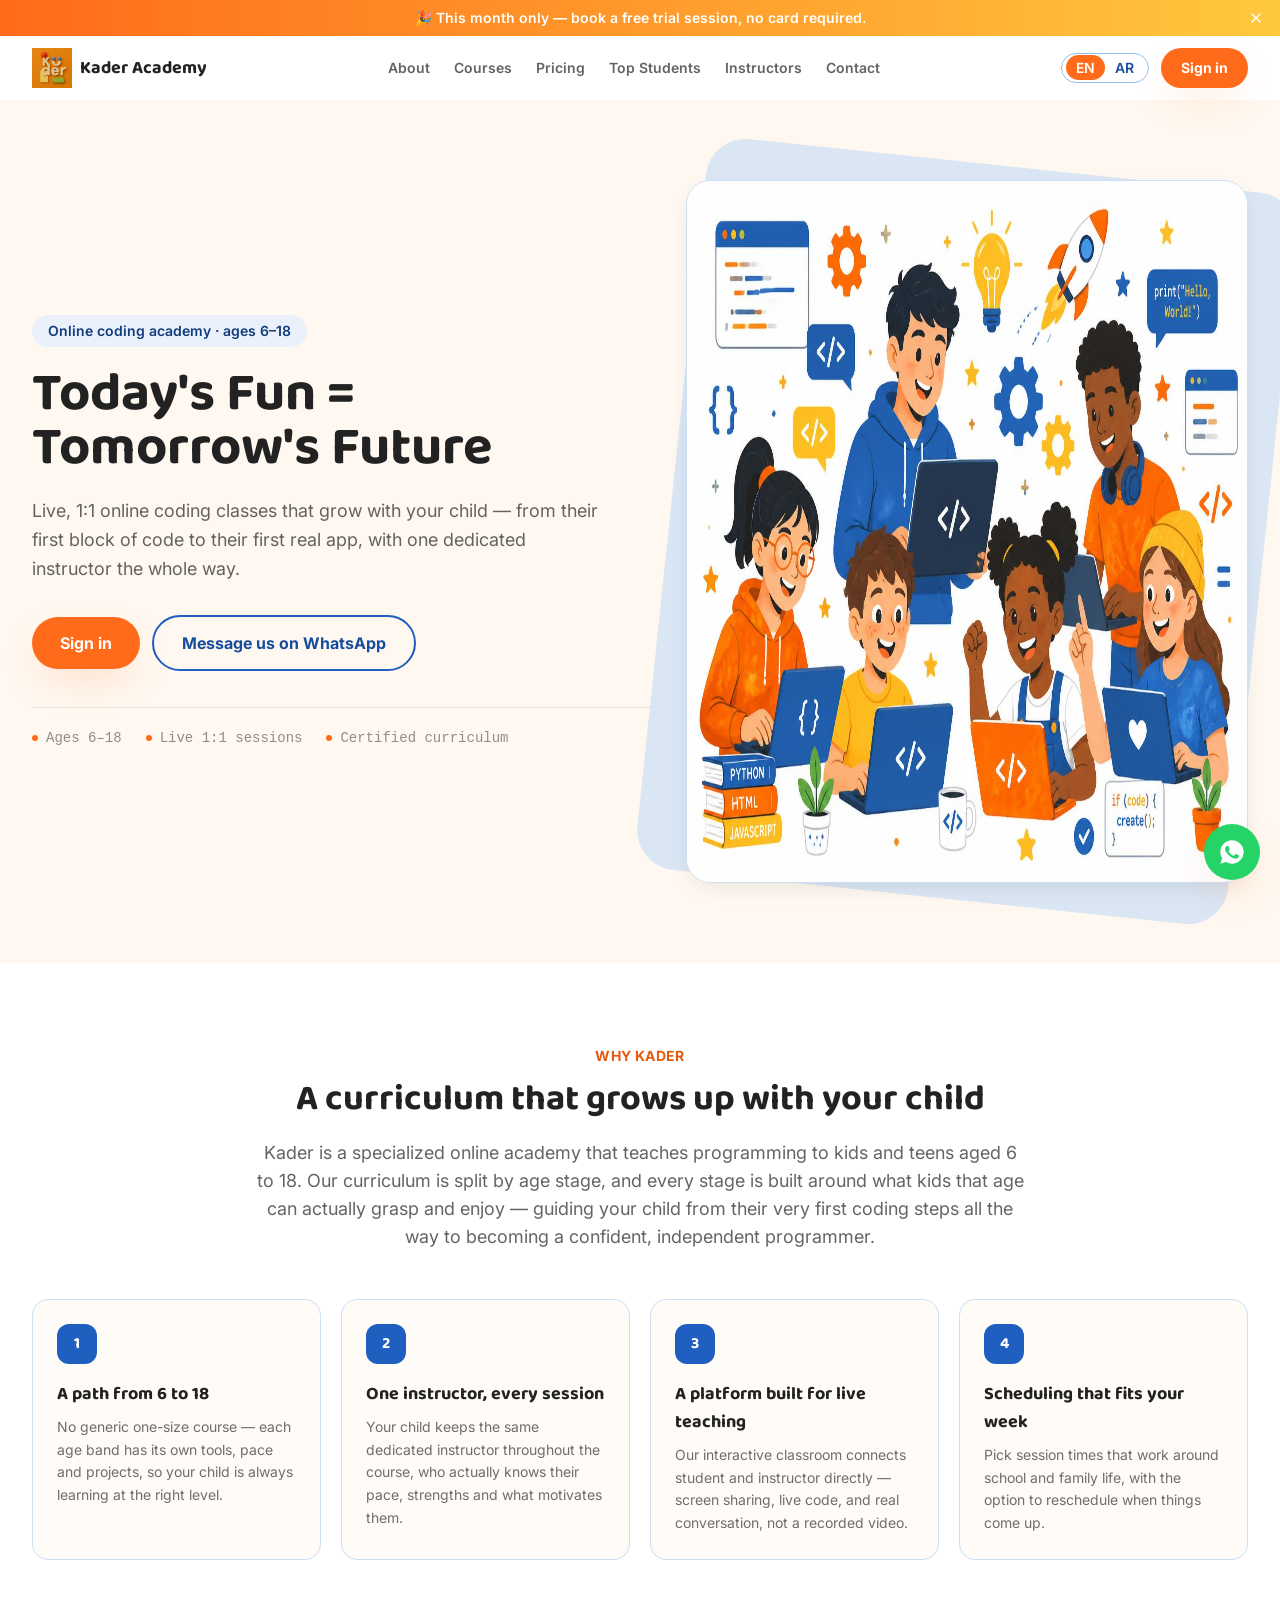
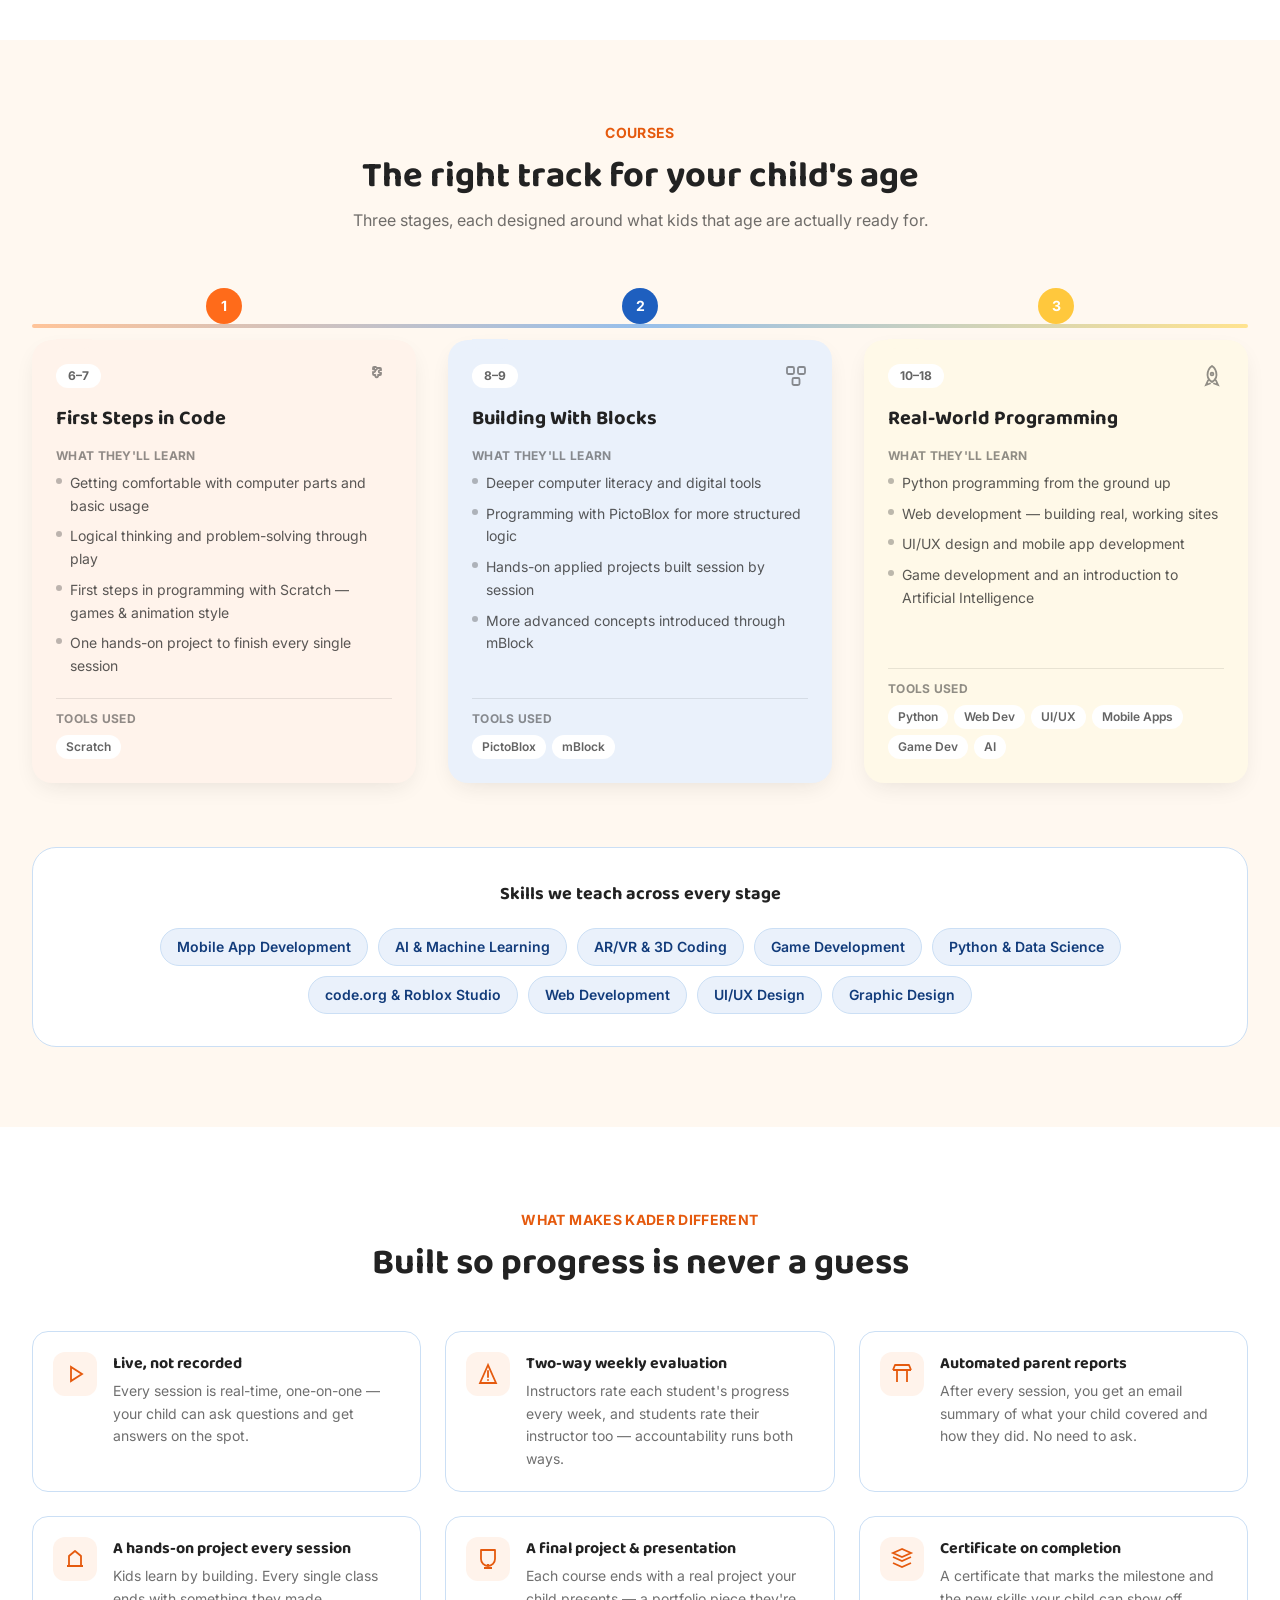
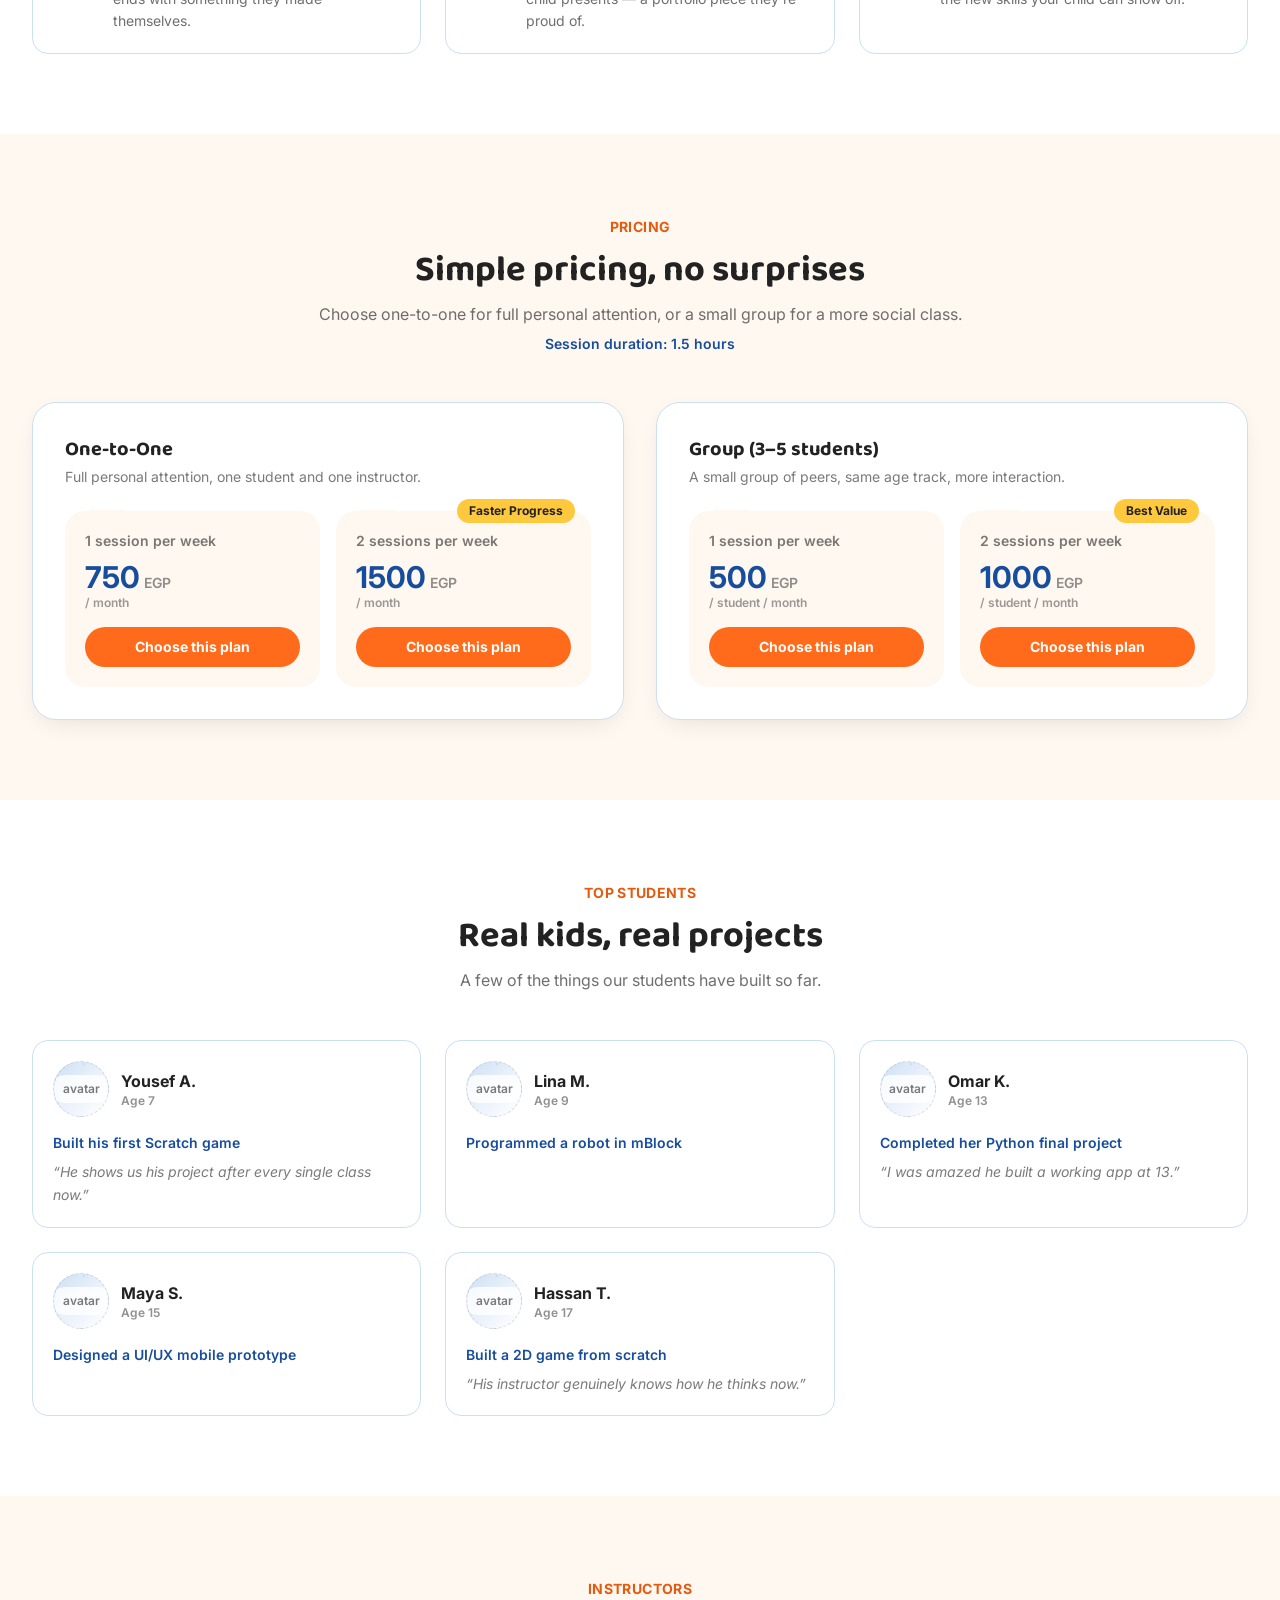
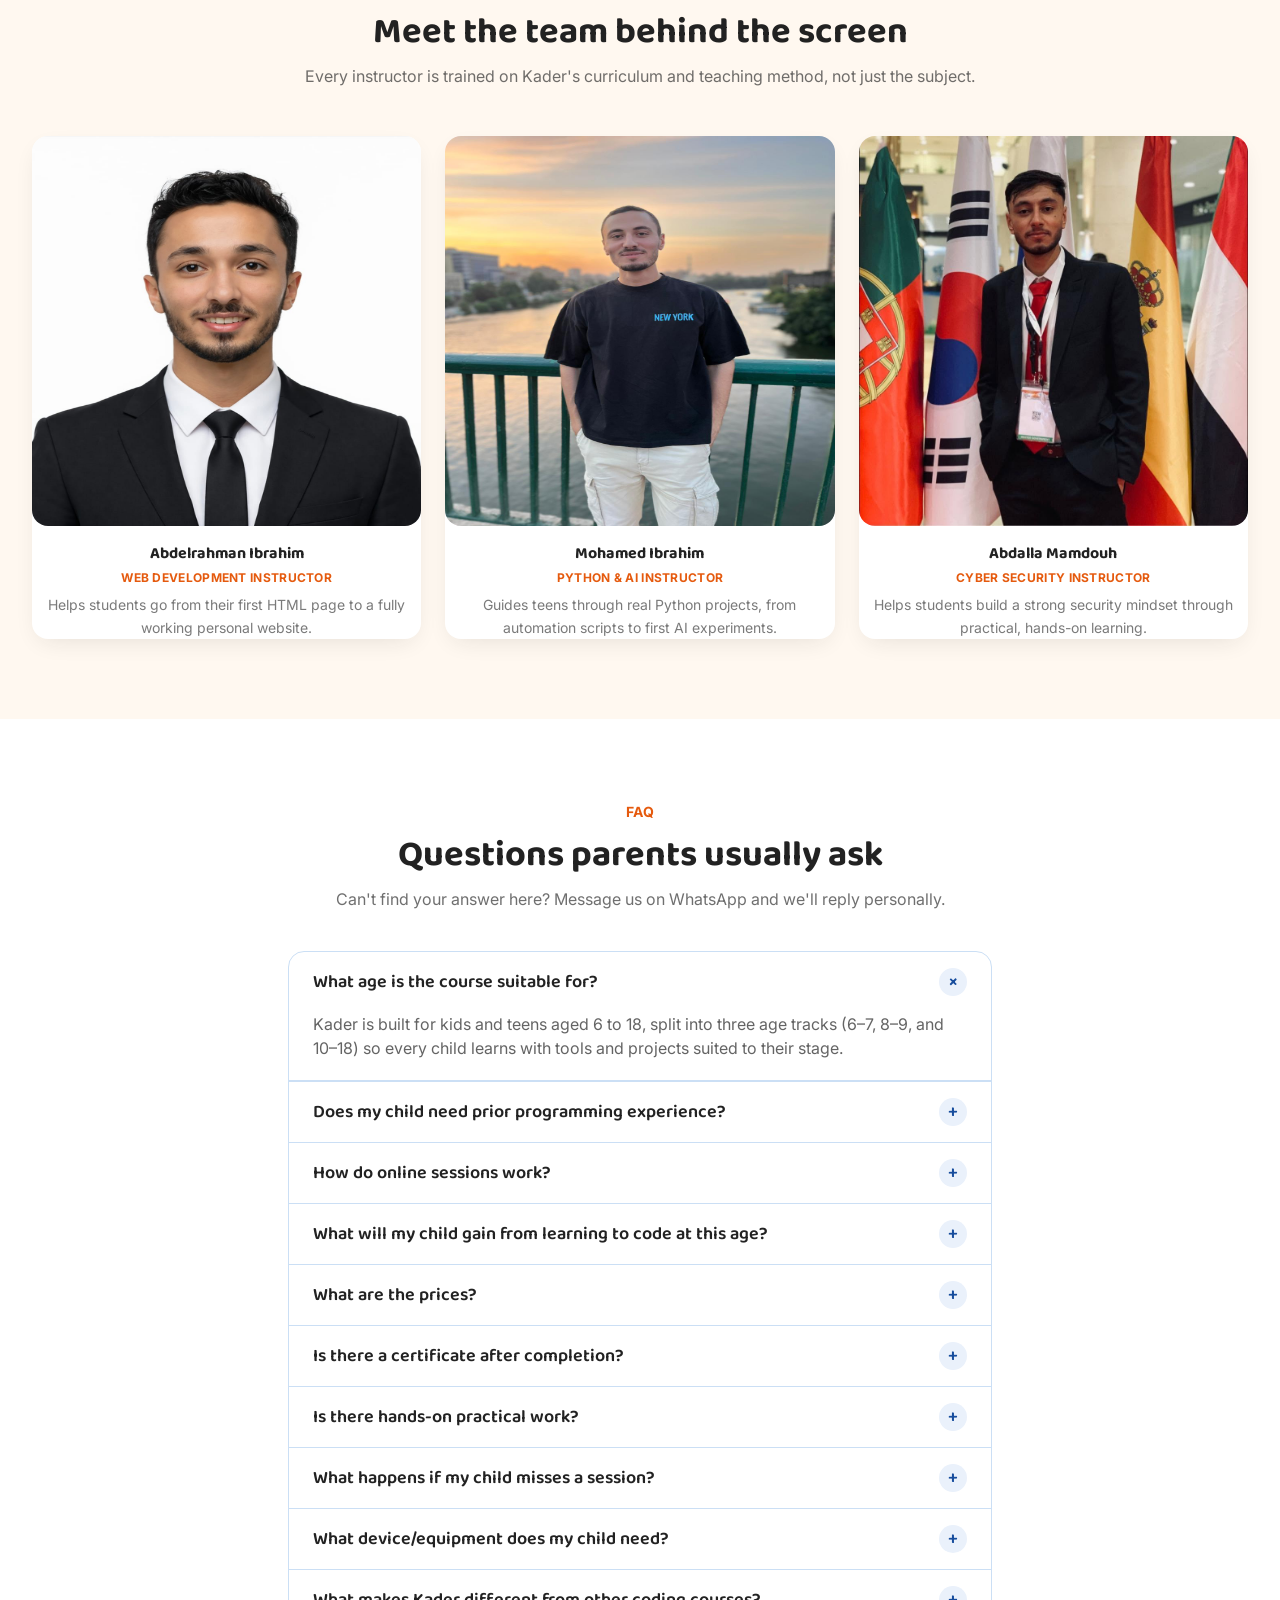
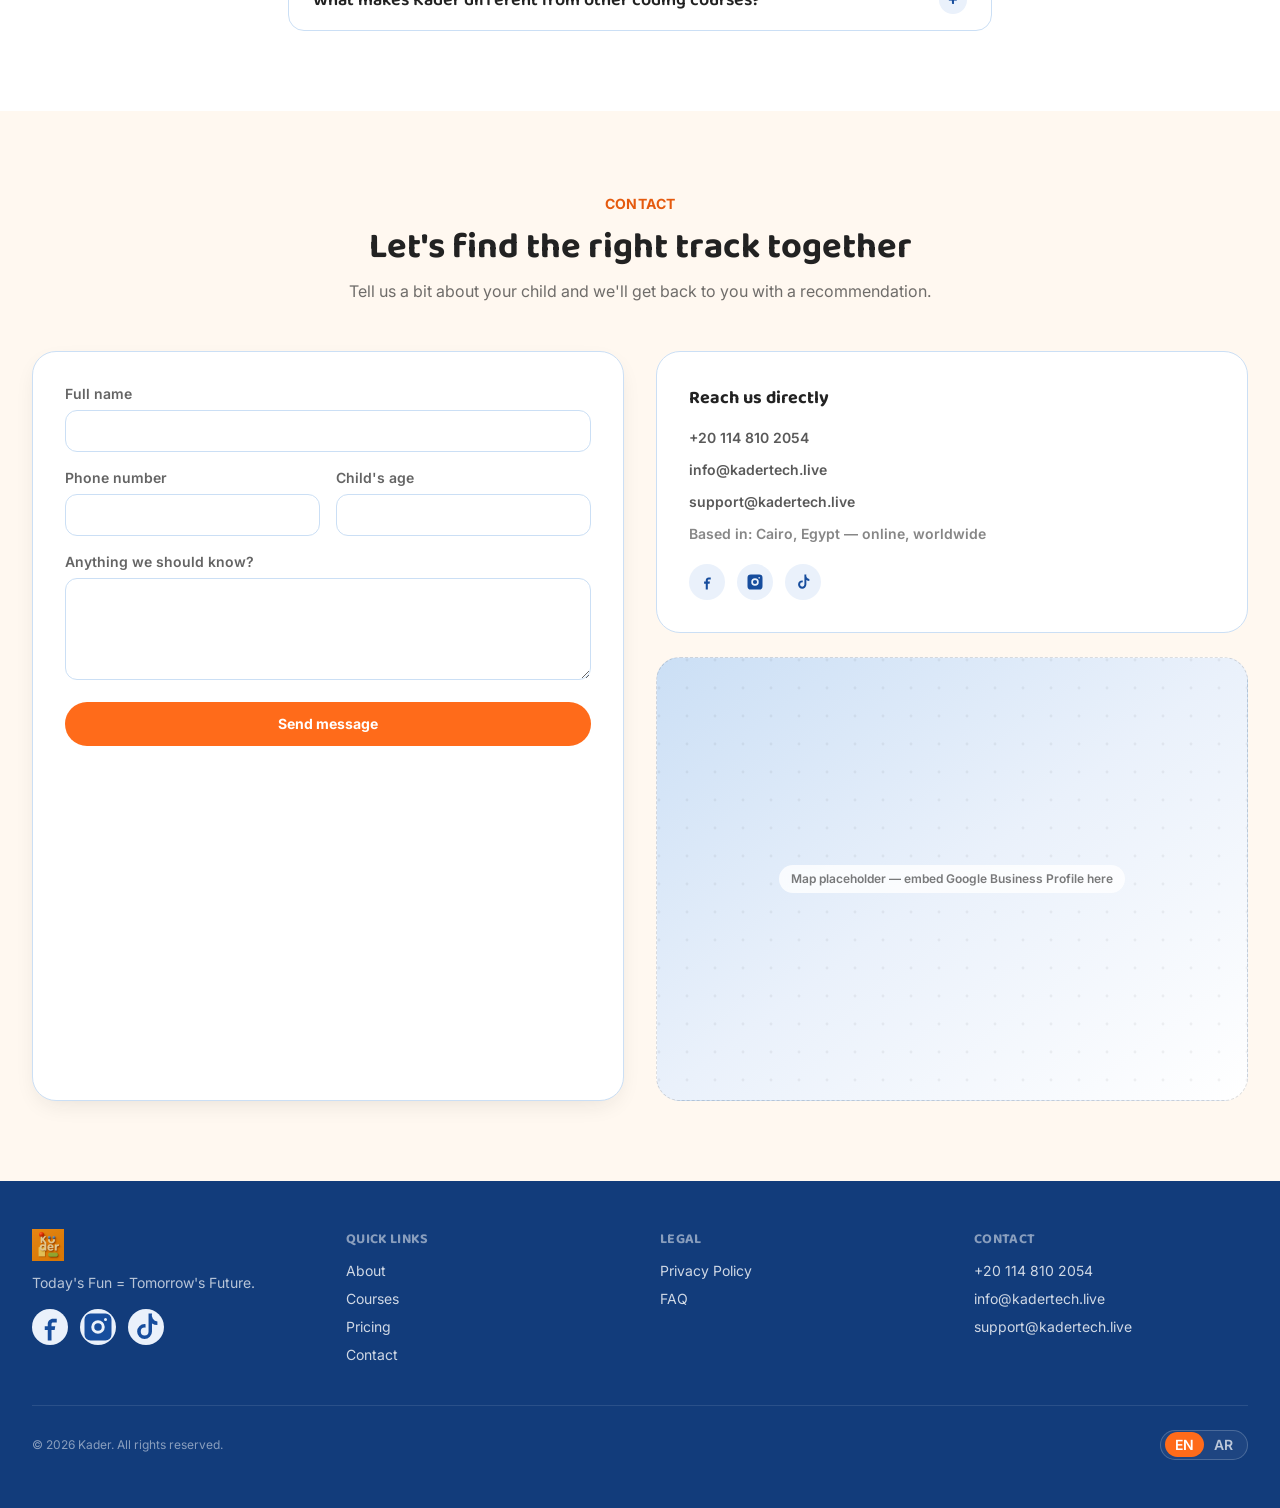
==== commit 73a0dfb8: "delete terms" ====
--- a/en/index.html
+++ b/en/index.html
@@ -867,7 +867,6 @@
           <h3 class="text-sm font-bold uppercase tracking-wide text-white/50">Legal</h3>
           <ul class="mt-3 space-y-2 text-sm text-white/80">
             <li><a href="privacy-policy.html" class="hover:text-white">Privacy Policy</a></li>
-            <li><a href="terms.html" class="hover:text-white">Terms & Conditions</a></li>
             <li><a href="index.html#faq" class="hover:text-white">FAQ</a></li>
           </ul>
         </div>
